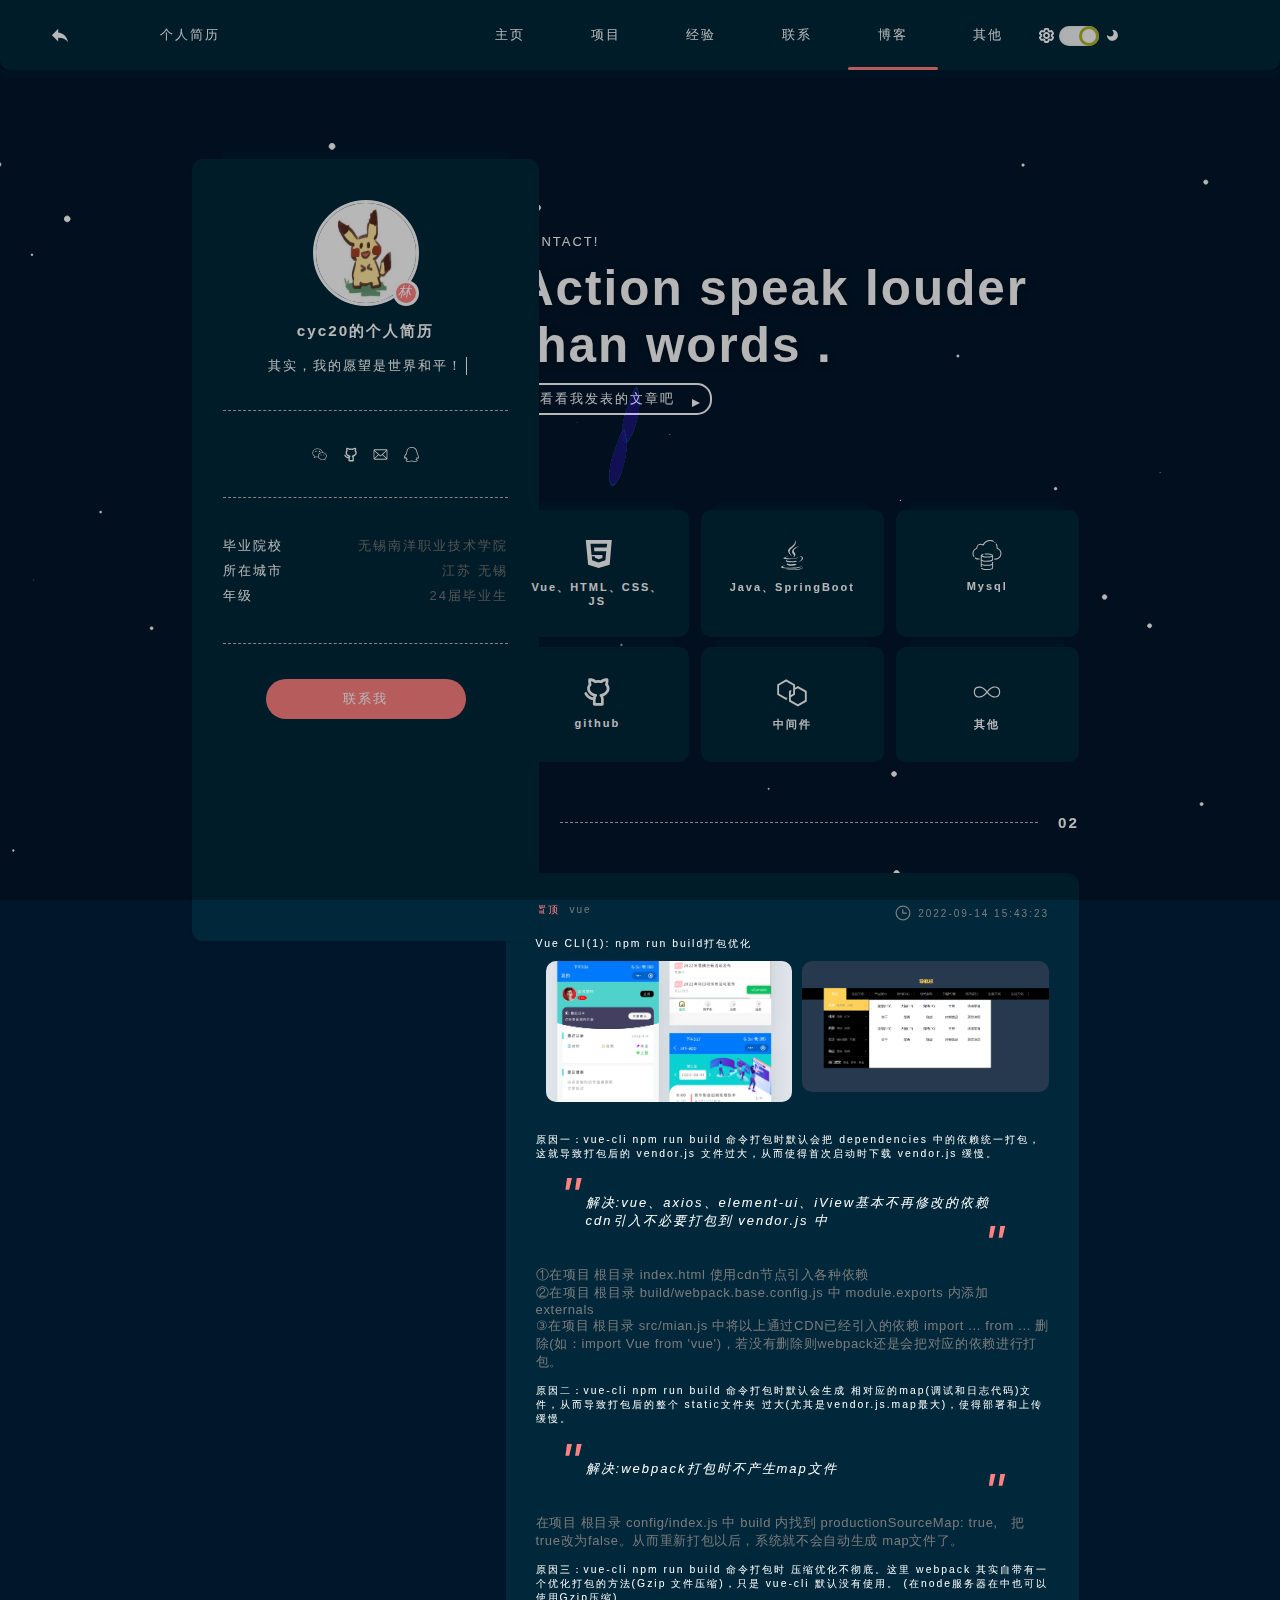
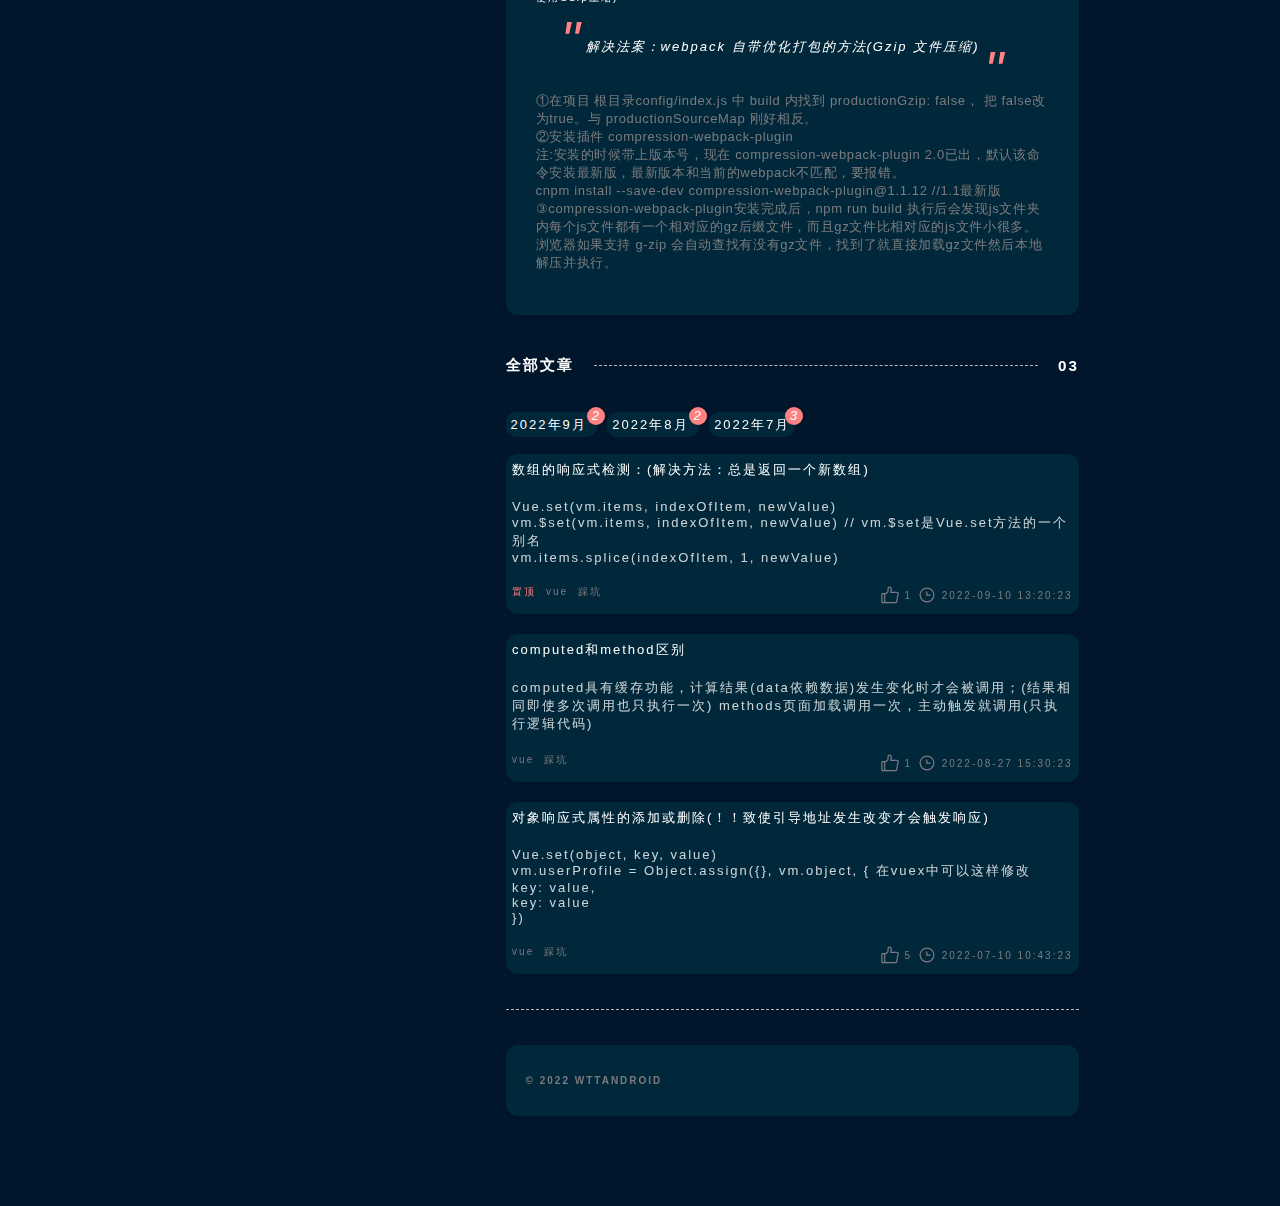
==== blog.html @ fb45d7be "new tempalte" ====
<!DOCTYPE html>
<html lang="en">

<head>
  <meta charset="UTF-8">
  <meta http-equiv="X-UA-Compatible" content="IE=edge">
  <meta name="viewport" content="width=device-width, initial-scale=1.0">
  <title>求职简历</title>
  <link rel="stylesheet" href="./css/base.css">
  <link rel="stylesheet" href="./css/blog.css">
  <script src="./js/jq.js"></script>
</head>


<body>
  <canvas class="canvas-wrap" id="triangle-lost-in-space" resize="true"></canvas>

  <!-- loadding -->
  <div class="lodding-wrap">
    <div class="loadding-div"></div>
  </div>

  <!-- 主要页面 -->
  <div class="box">

    <!-- 顶部栏 -->
    <div class="header borderafter">
      <!-- 返回按钮 -->
      <a style="position: absolute;left:50px;" href="javascript:history.back()">
        <svg t="1649246285004" class="icon" viewBox="0 0 1024 1024" version="1.1" xmlns="http://www.w3.org/2000/svg"
          p-id="3737" width="20" height="20">
          <path
            d="M98 468.9l322.8-322.8v184.4C743.6 376.7 881.9 607.3 928 837.8 812.7 676.4 651.3 602.6 420.8 602.6v189.1L98 468.9z"
            p-id="3738" fill="#254665"></path>
        </svg>
      </a>

      <div class="col">
        <span>个人简历</span>
        <!-- 右边操作栏 -->
        <div class="header-right">
          <!-- 按钮 -->
          <div class="min_menu-wrap" id="minmenu">
            <span class="min_menu"></span>
          </div>
          <!-- 列表 -->
          <div class="menu_list">
            <!-- 栏目 -->
            <ul class="header-nav">
              <li><a href="./index.html">主页</a></li>
              <li><a href="./home.html">项目</a></li>
              <li><a href="./resume.html">经验</a></li>
              <li><a href="./contact.html">联系</a></li>
              <li class="active"><a href="./blog.html">博客</a></li>
              <li><a href="./live.html">其他</a></li>
            </ul>
            <!-- 开关灯 -->
            <span class="kaig-bottm">
              <svg t="1649159647627" class="icon" viewBox="0 0 1024 1024" version="1.1"
                xmlns="http://www.w3.org/2000/svg" p-id="2250" width="15" height="15">
                <path
                  d="M1008.535135 710.670332l-70.446388 116.386904a112.099975 112.099975 0 0 1-140.572857 43.829042l-69.422645-17.083729c-5.502624 3.1992-11.133217 6.3984-16.763809 9.341665l-18.299425 62.896276C687.335435 981.514621 639.4754 1023.744064 582.657604 1023.744064H441.764828c-56.817796 0-104.677831-42.293427-110.308423-97.703574l-18.299425-62.896276a422.166458 422.166458 0 0 1-16.827793-9.341665l-69.614597 17.083729a112.163959 112.163959 0 0 1-140.508873-43.893026L15.631361 710.542364a107.493127 107.493127 0 0 1 32.43989-144.731817L96.251206 518.910272a410.649338 410.649338 0 0 1 0-14.204448l-48.179955-46.836291a107.365159 107.365159 0 0 1-32.375906-144.731817l70.190452-116.450888a112.099975 112.099975 0 0 1 140.572857-43.893026l69.550612 17.083729c5.566608-3.1992 11.133217-6.3984 16.827794-9.341665l18.299425-62.896276C336.831061 42.229443 384.691096 0 441.508892 0H582.529636c56.817796 0 104.677831 42.293427 110.372407 97.63959l18.235441 62.704324c5.75856 3.007248 11.325169 6.142464 16.827793 9.341665l69.678581-17.083729a112.163959 112.163959 0 0 1 140.508873 43.893026l70.446388 116.514872a107.493127 107.493127 0 0 1-32.375906 144.731817l-48.179955 46.772307a414.616346 414.616346 0 0 1 0 14.204448l48.243939 46.836291c47.092227 31.928018 62.192452 94.952262 32.247938 145.115721z m-213.066733-142.23644l3.391152-31.032242a246.210447 246.210447 0 0 0 0-51.699076l-3.263184-30.904274 93.992502-91.305173-53.554612-88.553862-131.615096 32.311922-23.546113-16.059985a294.134466 294.134466 0 0 0-48.627844-26.809297l-27.513121-11.901025L568.453156 127.968008H455.649356L419.370426 252.736816l-27.705074 11.965009c-16.635841 7.166208-32.951762 16.187953-48.499875 26.745313l-23.610097 15.996001-131.487128-32.247938-53.36266 88.489878 94.056486 91.433141-3.263184 30.968258a247.874031 247.874031 0 0 0 0 51.699076l3.1992 30.904274-93.928518 91.369157 53.554612 88.489878 131.551112-32.311922 23.610097 16.059985c15.292177 10.429393 31.544114 19.451137 48.563859 26.809297l27.577106 11.965009L455.905292 895.776056h112.611848l36.342914-124.768808 27.64109-11.965009c16.699825-7.166208 32.951762-16.187953 48.563859-26.745313l23.546113-15.996001 131.423144 32.247938 53.68258-88.745814-94.184454-91.369157zM512.147232 615.846038c57.329668 0 103.846038-46.516371 103.974006-103.974006 0-57.329668-46.644339-103.974006-103.974006-103.974007S408.173225 454.542364 408.173225 511.872032 454.817564 615.846038 512.147232 615.846038z m0 127.968008c-127.968008 0-231.942014-103.910022-231.942015-231.942014 0-127.968008 103.910022-231.942014 231.942015-231.942015 127.968008 0 231.942014 103.910022 231.942014 232.133967A232.133967 232.133967 0 0 1 512.147232 743.814046z"
                  p-id="2251"></path>
              </svg>
              <!-- 开关按钮 -->
              <span class="my-radio active" id="myRadio">
                <i></i>
              </span>
              <svg t="1649159678284" class="icon" viewBox="0 0 1024 1024" version="1.1"
                xmlns="http://www.w3.org/2000/svg" p-id="3376" width="15" height="15">
                <path
                  d="M505.4 878.6c-196.7 0-358-150.9-374.9-343.1 1-18.6 16.1-33.4 34.9-33.4 10.8 0 20.5 4.8 26.9 12.4 0.2 0.3 0.5 0.1 0.5-0.7 41.6 44.2 100.5 71.9 166.1 71.9 127.1 0 230.1-103 230.1-230.1 0-66.1-28-125.1-72.6-166.8 0.1-0.1 0.5-0.1 0.3-0.3-7-6.5-11.4-15.7-11.4-26.1 0-19 14.9-34.1 33.7-35.3 192.1 17.1 342.9 178.3 342.9 375 0 208-168.5 376.5-376.5 376.5z"
                  p-id="3377"></path>
              </svg>
            </span>
          </div>
        </div>
      </div>
    </div>
    <!-- 顶部导航 -->
    <div class="navigation">
      <div class="nav-titleBox co zz">
        <!-- 占位符 -->
        <div class="co-left"></div>

        <!-- 标题 -->
        <div class="co-right">
          <span class="titleBox-tag">CONTACT!</span>
          <h1>
            Action speak louder than words .
          </h1>
          <a class="buttom navbtn" href="#next-one">看看我发表的文章吧
          </a>
        </div>
      </div>
    </div>

    <!-- 主要修改部分 -->
    <div class="content zz">
      <!-- 占位符 -->
      <div class="co-left">
        <!-- 简历吸盘 -->
        <div class="me-card carbox borderbefore" id="mycard">
          <div class="mecar-title">
            <div class="me-image">
              <span class="status">
                <i>林里谜案</i>
              </span>
              <img src="./img/toux.jpg" alt="">
            </div>
            <h3>cyc20的个人简历</h3>
            <p class="me-hover">
              <span>其实，我的愿望是世界和平！</span>
            </p>
          </div>
          <div class="borderbotm"></div>
          <div class="lianxi-list">
            <a title="wx:w1457321681">
              <svg t="1649145899448" class="icon" viewBox="0 0 1024 1024" version="1.1"
                xmlns="http://www.w3.org/2000/svg" p-id="14861" width="15" height="15">
                <path
                  d="M506.942 345.921c25.259 0 42.134-16.916 42.134-42.107 0-25.477-16.848-41.956-42.134-41.956-25.299 0-50.668 16.48-50.668 41.956 0.028 25.204 25.409 42.107 50.668 42.107l0 0zM506.942 345.921zM271.257 261.857c-25.259 0-50.79 16.48-50.79 41.956 0 25.19 25.532 42.107 50.79 42.107 25.163 0 42.012-16.916 42.012-42.107-0.014-25.477-16.834-41.956-42.012-41.956l0 0zM271.257 261.857zM1010.654 615.492c0-133.202-123.563-246.702-275.237-258.512 0.205-1.652 0.301-3.373-0.068-5.092-30.406-141.79-182.886-248.695-354.7-248.695-194.15 0-352.119 135.387-352.119 301.793 0 89.279 45.574 169.725 131.946 233.158l-30.106 90.508c-1.939 5.885-0.177 12.37 4.506 16.452 2.853 2.458 6.445 3.741 10.076 3.741 2.335 0 4.697-0.546 6.867-1.625l113.036-56.565 13.926 2.827c34.802 7.154 64.853 13.353 101.868 13.353 10.895 0 40.878-3.987 43.404-7.182 40.755 101.99 153.094 175.61 285.273 175.61 33.86 0 68.13-8.164 98.891-15.866l87.136 47.636c2.307 1.257 4.847 1.911 7.359 1.911 3.441 0 6.881-1.161 9.639-3.413 4.847-3.932 6.841-10.404 5.038-16.33l-22.255-74.001c74.602-58.955 115.521-129.488 115.521-199.708l0 0zM409.798 665.75c-9.626 0.833-19.388 1.243-29.082 1.243-32.686 0-60.334-5.652-92.31-12.26l-18.582-3.755c-3.195-0.683-6.567-0.245-9.503 1.269l-81.687 40.892 21.231-63.775c2.076-6.24-0.205-13.053-5.57-16.821-82.07-57.207-123.659-126.894-123.659-207.093 0-144.179 139.087-261.516 310.067-261.516 151.142 0 284.959 91.955 312.579 214.261-158.475 2.076-286.706 113.487-286.706 250.32 0 19.893 3.018 39.171 8.11 57.767-1.542-0.382-3.168-0.683-4.887-0.532l0 0zM860.371 788.699c-4.875 3.673-6.935 10.007-5.188 15.852l13.804 45.903-56.647-30.993c-2.157-1.188-4.588-1.803-7.004-1.803-1.188 0-2.389 0.15-3.564 0.464-30.379 7.674-61.822 15.593-92.433 15.593-142.186 0-257.857-97.717-257.857-217.811 0-120.095 115.658-217.771 257.857-217.771 139.469 0 257.325 99.724 257.325 217.771 0 59.87-37.738 121.255-106.291 172.797l0 0zM868.181 797.178zM616.454 506.006c-16.848 0-33.696 16.971-33.696 33.792 0 16.944 16.848 33.669 33.696 33.669 25.313 0 42.038-16.725 42.038-33.669 0-16.848-16.725-33.792-42.038-33.792l0 0zM616.454 506.006zM801.58 506.006c-16.603 0-33.451 16.971-33.451 33.792 0 16.944 16.848 33.669 33.451 33.669 25.231 0 42.257-16.725 42.257-33.669 0-16.848-16.998-33.792-42.257-33.792l0 0zM801.58 506.006z"
                  p-id="14862"></path>
              </svg>
            </a>
            <a title="github:wttAndroid" href="https://gitee.com/wttAndroid">
              <svg t="1649145950732" class="icon" viewBox="0 0 1024 1024" version="1.1"
                xmlns="http://www.w3.org/2000/svg" p-id="16367" width="15" height="15">
                <path
                  d="M695.765333 981.333333h-276.053333c-26.794667 0-47.317333-21.077333-47.317333-48.64V739.84c0-29.184 6.314667-56.746667 17.365333-81.066667-129.365333-48.64-214.528-150.784-214.528-264.277333 0-53.504 17.365333-103.765333 50.474667-147.498667-12.629333-42.154667-15.786667-95.658667-12.629334-157.269333C216.234667 62.122667 236.8 42.666667 261.973333 42.666667c14.208 0 134.101333 1.621333 203.52 64.853333a504.448 504.448 0 0 1 184.533334 0C717.866667 44.288 837.717333 42.666667 853.504 42.666667c25.216 0 45.738667 19.456 47.317333 45.397333 4.693333 61.610667 0 115.114667-12.629333 157.269333C921.301333 290.688 938.666667 340.906667 938.666667 392.832c0 113.493333-85.162667 215.637333-214.528 264.277333a207.786667 207.786667 0 0 1 17.365333 81.066667v192.896c1.578667 27.562667-20.48 50.261333-45.738667 50.261333z m-228.693333-97.28h181.333333V739.84c0-27.562667-12.586667-53.504-33.109333-71.338667-14.165333-11.349333-20.48-30.805333-15.786667-50.261333 4.778667-17.834667 18.944-32.426667 36.309334-35.669333 123.050667-24.32 208.213333-102.144 208.213333-189.696 0-47.018667-25.258667-82.688-45.738667-105.386667-14.208-14.549333-17.365333-35.626667-7.893333-55.082667 6.314667-12.970667 15.786667-40.533333 15.786667-89.173333-39.466667 6.485333-85.205333 19.456-102.528 45.397333-11.093333 16.213333-31.573333 24.32-50.474667 19.456a393.045333 393.045333 0 0 0-194.005333 0c-18.944 4.864-37.888-3.242667-50.474667-19.456-17.365333-25.941333-63.146667-38.912-102.528-45.397333 1.578667 48.64 9.429333 76.202667 15.786667 89.173333 7.850667 17.834667 4.693333 40.533333-7.936 55.082667-20.48 22.698667-45.738667 58.368-45.738667 105.386667 0 87.552 85.205333 163.754667 208.213333 189.696 17.365333 3.242667 31.573333 17.834667 36.266667 35.669333 4.736 17.834667-1.578667 37.290667-15.786667 50.261333a95.104 95.104 0 0 0-33.109333 71.296v144.298667h3.157333z"
                  fill="#172B4D" p-id="16368"></path>
                <path
                  d="M403.968 788.394667c-212.949333 0-309.162667-194.56-313.898667-202.666667-11.050667-24.32-1.578667-53.461333 20.48-64.810667 23.68-11.349333 52.053333-1.621333 63.146667 21.077334 3.114667 6.485333 80.426667 157.269333 241.28 149.162666 26.837333-1.621333 48.896 19.456 48.896 46.976 1.578667 27.562667-18.901333 50.261333-45.738667 50.261334h-14.165333z"
                  fill="#172B4D" p-id="16369"></path>
              </svg>
            </a>
            <a title="email:1457321681@qq.com" href="Mailto:1457321681@qq.com?Subject=邮箱标题&amp;Body=邮箱内容！">
              <svg t="1649145973361" class="icon" viewBox="0 0 1024 1024" version="1.1"
                xmlns="http://www.w3.org/2000/svg" p-id="17271" width="15" height="15">
                <path
                  d="M983.899806 785.385782V224.886223h0.180631l-0.180631-4.696419c-0.180632-5.238314-0.722526-10.476627-1.806315-15.714941-2.890104-25.469042-21.675781-44.977245-45.519139-47.686717H122.287529c-11.741048 0-23.482096 1.625684-34.861881 5.238314-30.346093 10.295996-50.757453 40.100194-50.576821 74.058917v534.849885c-0.361263 21.314518 5.780208 42.087141 17.701887 59.789028l0.361263 0.722526 5.418946 3.973893c18.243782 21.856412 44.977245 34.319986 73.517022 34.500618H904.421944c37.751984 0 70.265655-27.094726 79.477862-66.291763l0.180631-0.541894c0.361263-5.96084 0.361263-11.741048-0.180631-17.701888zM390.16405 547.494091l55.453872 49.854295 43.893456 40.100194c5.418945 5.96084 13.005468 9.57347 21.133886 9.57347 7.947786 0 15.534309-3.431999 21.133886-9.57347l101.153642-91.941436 272.753572 263.721997H126.622685L390.16405 547.494091z m120.119951 30.346092L111.449638 216.03528H115.604163c214.409596-0.903158 703.559711-2.890104 793.875463-0.361263l-399.195625 362.166166z m165.458458-69.72376l251.619686-227.956959v474.518963L675.742459 508.116423z m-328.568707 0.180631L93.205856 760.278003V278.895043l253.967896 229.402011z"
                  p-id="17272"></path>
              </svg>
            </a>
            <a title="QQ:1457321681">
              <svg t="1649146096754" class="icon" viewBox="0 0 1024 1024" version="1.1"
                xmlns="http://www.w3.org/2000/svg" p-id="18277" width="15" height="15">
                <path
                  d="M537.576602 0c345.434577 0 362.285044 329.787714 362.285044 329.787714 52.356809 69.207276 24.072096 131.794725 24.072096 131.794725 168.504671 264.793055 59.578437 341.22196 29.488318 346.638181-29.488318 5.416222-58.374833-32.49733-58.374833-32.49733s-9.628838 37.913551-33.700934 58.374833c87.86315 40.922563 72.216288 92.075767 72.216288 92.075767s-18.655874 154.061414-383.94993 56.569425l-31.293725-5.416222c-350.248996 126.378504-393.578768-43.931575-393.578768-43.931575s-14.443258-71.012683 53.560413-97.491989c-39.718958-24.072096-53.560413-75.2253-53.560413-75.2253s-35.506341 57.77303-81.845126 36.709946C-3.443754 775.723291-31.728467 587.359141 143.997834 451.351799c0 0-25.275701-80.641521 32.49733-128.785713C176.495163 322.566085 192.142025 0 537.576602 0L537.576602 0 537.576602 0zM230.055576 341.22196C153.626672 406.216619 204.779876 471.211278 204.779876 471.211278 36.275204 574.72129 66.365324 742.022357 66.365324 742.022357s27.081108-13.239653 45.736982-52.356809c19.257677-39.117156 48.745994 6.619826 48.745994 6.619826s18.655874 89.066755 74.623497 123.971294c56.569425 34.904539-2.40721 57.171228-2.40721 57.171228s-61.985647 0.601802-56.569425 43.329773c5.416222 42.126168 205.81642 95.084779 325.575097 1.203605l63.791054 8.425234c209.427235 72.81809 312.937247 4.814419 319.557073-8.425234 6.619826-13.239653-31.895527-38.515353-67.401869-53.560413-35.506341-15.04506-44.533377-30.691922-13.239653-51.153204 31.293725-21.063084 43.931575-62.587449 61.985647-105.31542 18.054072-42.72797 45.736982-21.664886 49.347797-9.628838 3.610814 12.036048 29.488318 52.356809 29.488318 52.356809s68.003671-72.216288-73.419893-285.856139c0 0 30.691922-63.791054-21.063084-116.147863 0 0-12.63785-300.299397-320.158876-300.299397C224.639355 52.356809 230.055576 341.22196 230.055576 341.22196L230.055576 341.22196 230.055576 341.22196z"
                  p-id="18278"></path>
              </svg>
            </a>
          </div>
          <div class="borderbotm"></div>
          <div class="mecar-bottm">
            <div>
              <span class="mecarbottm-key">毕业院校</span>
              <span class="mecarbottm-value">无锡南洋职业技术学院</span>
            </div>
            <div>
              <span class="mecarbottm-key">所在城市</span>
              <span class="mecarbottm-value">江苏 无锡</span>
            </div>
            <div>
              <span class="mecarbottm-key">年级</span>
              <span class="mecarbottm-value">24届毕业生</span>
            </div>

          </div>
          <div class="borderbotm"></div>
          <div class="buttom-box ">
            <a class="button" href="Mailto:1457321681@qq.com?Subject=邮箱标题&amp;Body=邮箱内容！">联系我</a>
          </div>
        </div>
      </div>
      <!-- 主要内容部分 -->
      <div class="co-right" id="next-one">
        <div class="content-li li1">
          <div class="li1-box borderbefore">
            <svg t="1663164259401" class="icon" viewBox="0 0 1024 1024" version="1.1" xmlns="http://www.w3.org/2000/svg"
              p-id="1936" width="30" height="30">
              <path
                d="M128 0l888.832 0-72.704 843.776-376.832 115.712-358.4-115.712zM839.68 254.976l21.504-128-572.416-1.024 36.864 384 372.736 0 0 100.352-124.928 44.032-130.048-46.08-8.192-54.272-102.4 1.024 15.36 135.168 219.136 76.8 230.4-72.704 29.696-309.248-405.504 0-10.24-130.048 428.032 0z"
                p-id="1937"></path>
            </svg>
            <p>Vue、HTML、CSS、JS</p>
          </div>
          <div class="li1-box borderbefore">
            <svg t="1663164308088" class="icon" viewBox="0 0 1024 1024" version="1.1" xmlns="http://www.w3.org/2000/svg"
              p-id="2882" width="30" height="30">
              <path
                d="M377.642667 791.893333s-39.125333 22.784 27.861333 30.464c81.152 9.301333 122.624 7.978667 212.010667-9.002666 0 0 23.552 14.762667 56.362666 27.562666-200.490667 85.888-453.674667-5.034667-296.234666-49.024m-24.533334-112.085333s-43.861333 32.469333 23.125334 39.424c86.698667 8.917333 155.136 9.685333 273.621333-13.141333 0 0 16.384 16.597333 42.112 25.685333-242.304 70.869333-512.298667 5.546667-338.858667-51.968m206.506667-190.208c49.408 56.874667-12.970667 108.074667-12.970667 108.074667s125.397333-64.768 67.797334-145.834667c-53.802667-75.605333-95.061333-113.152 128.298666-242.688 0-0.042667-350.549333 87.509333-183.125333 280.448m265.130667 385.237333s28.970667 23.850667-31.872 42.282667c-115.712 35.072-481.621333 45.610667-583.210667 1.408-36.522667-15.914667 32-37.973333 53.504-42.581333 22.485333-4.864 35.328-3.968 35.328-3.968-40.661333-28.629333-262.656 56.192-112.768 80.512 408.746667 66.261333 745.045333-29.866667 639.018667-77.653334M396.458667 563.626667s-186.112 44.202667-65.877334 60.245333c50.730667 6.784 151.936 5.248 246.186667-2.645333 77.056-6.485333 154.368-20.352 154.368-20.352s-27.178667 11.605333-46.848 25.045333c-188.970667 49.706667-554.069333 26.581333-448.938667-24.234667 88.832-42.922667 161.109333-38.058667 161.109334-38.058666m333.824 186.624c192.128-99.84 103.296-195.797333 41.301333-182.826667-15.146667 3.157333-21.973333 5.888-21.973333 5.888s5.632-8.832 16.426666-12.672c122.666667-43.136 217.002667 127.189333-39.594666 194.645333 0-0.042667 2.986667-2.645333 3.84-5.034666M614.442667 0s106.410667 106.410667-100.906667 270.08c-166.229333 131.285333-37.888 206.165333-0.042667 291.669333-97.024-87.594667-168.234667-164.608-120.490666-236.330666 70.144-105.344 264.405333-156.373333 221.44-325.418667M415.317333 1020.757333c184.405333 11.818667 467.584-6.528 474.282667-93.781333 0 0-12.885333 33.066667-152.405333 59.349333-157.354667 29.610667-351.530667 26.154667-466.645334 7.168 0-0.042667 23.594667 19.498667 144.768 27.264"
                p-id="2883"></path>
            </svg>
            <p>Java、SpringBoot</p>
          </div>
          <div class="li1-box borderbefore">
            <svg t="1663164338148" class="icon" viewBox="0 0 1024 1024" version="1.1" xmlns="http://www.w3.org/2000/svg"
              p-id="3834" width="30" height="30">
              <path
                d="M246.744812 635.667692h-14.572307a183.138462 183.138462 0 0 1-109.883077-36.233846 18.510769 18.510769 0 0 0-24.812308 3.544616H95.901735a17.329231 17.329231 0 0 0 3.544616 24.418461A215.433846 215.433846 0 0 0 232.172505 669.538462h14.572307a17.723077 17.723077 0 1 0 0-35.052308zM781.981735 102.793846a17.329231 17.329231 0 0 0 12.996923-5.513846 16.147692 16.147692 0 0 0 4.726154-12.603077 16.147692 16.147692 0 0 0-5.513846-12.209231 18.116923 18.116923 0 0 0-24.812308 0 16.541538 16.541538 0 0 0-4.726153 11.815385 17.723077 17.723077 0 0 0 17.32923 18.510769zM873.747889 270.572308V256a250.486154 250.486154 0 0 0-33.083077-124.455385 17.723077 17.723077 0 0 0-24.024615-6.301538 17.329231 17.329231 0 0 0-6.301539 24.024615 215.433846 215.433846 0 0 1 28.356924 106.732308 169.353846 169.353846 0 0 1 0 24.418462 16.935385 16.935385 0 0 0 12.20923 18.510769 174.08 174.08 0 0 1 120.91077 163.446154 177.230769 177.230769 0 0 1-179.593847 173.292307h-14.572307a17.723077 17.723077 0 1 0 0 35.052308h14.572307a211.889231 211.889231 0 0 0 214.646154-208.344615 207.163077 207.163077 0 0 0-133.12-191.803077zM732.750966 29.144615a272.147692 272.147692 0 0 0-265.846154 11.815385A258.363077 258.363077 0 0 0 371.594043 146.116923a150.843077 150.843077 0 0 0-73.649231-18.904615 147.298462 147.298462 0 0 0-149.267692 143.36A207.556923 207.556923 0 0 0 17.132505 462.375385a202.830769 202.830769 0 0 0 31.901538 109.48923 18.116923 18.116923 0 0 0 14.966154 7.876923 17.329231 17.329231 0 0 0 9.452308-2.756923 15.753846 15.753846 0 0 0 7.483077-11.027692 15.36 15.36 0 0 0-2.363077-14.572308 170.535385 170.535385 0 0 1-25.993847-90.584615 174.08 174.08 0 0 1 118.153847-163.052308 17.329231 17.329231 0 0 0 12.20923-18.116923 82.313846 82.313846 0 0 1 0-9.452307 111.852308 111.852308 0 0 1 115.003077-107.913847 118.153846 118.153846 0 0 1 70.498462 24.024616 18.904615 18.904615 0 0 0 15.753846 3.150769 19.692308 19.692308 0 0 0 11.815385-10.633846 233.156923 233.156923 0 0 1 320.590769-118.153846 17.723077 17.723077 0 0 0 16.147692-31.507693zM511.409428 459.224615a630.153846 630.153846 0 0 0-67.741539 3.15077 17.329231 17.329231 0 0 0-15.753846 19.298461 17.723077 17.723077 0 0 0 19.298462 15.753846c20.48-1.969231 42.141538-3.150769 64.196923-3.150769 106.732308 0 171.716923 23.630769 176.836923 34.658462-5.12 12.603077-70.104615 35.84-176.836923 35.84s-170.929231-23.236923-176.443077-34.264616c0-2.756923 12.209231-12.603077 45.292307-21.267692a17.723077 17.723077 0 0 0 12.603077-21.661539 18.116923 18.116923 0 0 0-21.267692-12.996923c-47.655385 12.603077-71.68 31.113846-71.68 55.138462v370.609231a17.723077 17.723077 0 0 0 17.723077 17.723077 17.723077 17.723077 0 0 0 17.723077-17.723077v-46.08a472.615385 472.615385 0 0 0 176.443077 28.356923 474.978462 474.978462 0 0 0 174.867692-28.356923v98.461538c-5.12 12.603077-70.104615 35.84-176.836923 35.84-89.796923 0-157.538462-16.935385-174.08-33.083077a17.723077 17.723077 0 0 0-25.206154 0 17.723077 17.723077 0 0 0 0 24.812308c27.963077 25.993846 105.944615 42.535385 196.923077 42.535385 78.769231 0 211.889231-14.966154 211.889231-70.498462v-192.984615a17.723077 17.723077 0 0 0-17.723077-17.723077 17.723077 17.723077 0 0 0-17.723077 17.723077v51.987692c-5.12 12.603077-70.104615 36.233846-176.836923 36.233846s-171.716923-23.630769-176.443077-35.446154V712.861538a472.615385 472.615385 0 0 0 176.443077 28.75077c78.769231 0 211.889231-14.966154 211.889231-70.892308v-140.996923c4.332308-57.107692-128.787692-70.498462-207.556923-70.498462z m0 246.941539c-106.732308 0-171.716923-23.236923-176.443077-35.446154v-99.249231a465.526154 465.526154 0 0 0 176.443077 28.750769 467.495385 467.495385 0 0 0 175.261538-28.750769V669.538462c-3.544615 13.390769-68.529231 36.627692-175.261538 36.627692z"
                fill="#333333" p-id="3835"></path>
            </svg>
            <p>Mysql</p>
          </div>
          <div class="li1-box borderbefore">
            <svg t="1663164362075" class="icon" viewBox="0 0 1024 1024" version="1.1" xmlns="http://www.w3.org/2000/svg"
              p-id="4757" width="30" height="30">
              <path
                d="M695.765333 981.333333h-276.053333c-26.794667 0-47.317333-21.077333-47.317333-48.64V739.84c0-29.184 6.314667-56.746667 17.365333-81.066667-129.365333-48.64-214.528-150.784-214.528-264.277333 0-53.504 17.365333-103.765333 50.474667-147.498667-12.629333-42.154667-15.786667-95.658667-12.629334-157.269333C216.234667 62.122667 236.8 42.666667 261.973333 42.666667c14.208 0 134.101333 1.621333 203.52 64.853333a504.448 504.448 0 0 1 184.533334 0C717.866667 44.288 837.717333 42.666667 853.504 42.666667c25.216 0 45.738667 19.456 47.317333 45.397333 4.693333 61.610667 0 115.114667-12.629333 157.269333C921.301333 290.688 938.666667 340.906667 938.666667 392.832c0 113.493333-85.162667 215.637333-214.528 264.277333a207.786667 207.786667 0 0 1 17.365333 81.066667v192.896c1.578667 27.562667-20.48 50.261333-45.738667 50.261333z m-228.693333-97.28h181.333333V739.84c0-27.562667-12.586667-53.504-33.109333-71.338667-14.165333-11.349333-20.48-30.805333-15.786667-50.261333 4.778667-17.834667 18.944-32.426667 36.309334-35.669333 123.050667-24.32 208.213333-102.144 208.213333-189.696 0-47.018667-25.258667-82.688-45.738667-105.386667-14.208-14.549333-17.365333-35.626667-7.893333-55.082667 6.314667-12.970667 15.786667-40.533333 15.786667-89.173333-39.466667 6.485333-85.205333 19.456-102.528 45.397333-11.093333 16.213333-31.573333 24.32-50.474667 19.456a393.045333 393.045333 0 0 0-194.005333 0c-18.944 4.864-37.888-3.242667-50.474667-19.456-17.365333-25.941333-63.146667-38.912-102.528-45.397333 1.578667 48.64 9.429333 76.202667 15.786667 89.173333 7.850667 17.834667 4.693333 40.533333-7.936 55.082667-20.48 22.698667-45.738667 58.368-45.738667 105.386667 0 87.552 85.205333 163.754667 208.213333 189.696 17.365333 3.242667 31.573333 17.834667 36.266667 35.669333 4.736 17.834667-1.578667 37.290667-15.786667 50.261333a95.104 95.104 0 0 0-33.109333 71.296v144.298667h3.157333z"
                p-id="4758"></path>
              <path
                d="M403.968 788.394667c-212.949333 0-309.162667-194.56-313.898667-202.666667-11.050667-24.32-1.578667-53.461333 20.48-64.810667 23.68-11.349333 52.053333-1.621333 63.146667 21.077334 3.114667 6.485333 80.426667 157.269333 241.28 149.162666 26.837333-1.621333 48.896 19.456 48.896 46.976 1.578667 27.562667-18.901333 50.261333-45.738667 50.261334h-14.165333z"
                p-id="4759"></path>
            </svg>
            <p>github</p>
          </div>
          <div class="li1-box borderbefore">
            <svg t="1663164383323" class="icon" viewBox="0 0 1024 1024" version="1.1" xmlns="http://www.w3.org/2000/svg"
              p-id="5574" width="30" height="30">
              <path
                d="M711.68 306.688l-97.28 56.32V256L311.296 80.896 7.68 256v350.208l303.616 175.104 33.28-19.456v-73.728l-33.28 19.456-239.616-138.24v-276.48l239.616-138.24 239.616 138.24V568.832L472.576 614.4v-95.744l14.336-8.192V436.736l-78.336 45.056v350.208l303.616 175.104 303.616-175.104V481.792L711.68 306.688z m239.616 488.448l-239.616 138.24-239.616-138.24v-106.496l142.336-81.92V436.736l97.28-56.32 239.616 138.24v276.48z"
                p-id="5575"></path>
            </svg>
            <p>中间件</p>
          </div>
          <div class="li1-box borderbefore">
            <svg t="1663164411953" class="icon" viewBox="0 0 1024 1024" version="1.1" xmlns="http://www.w3.org/2000/svg"
              p-id="6509" width="30" height="30">
              <path
                d="M781.041526 702.256158c-16.83134 0-34.491559-1.680269-52.873208-5.064342-85.793992-15.801894-151.311171-82.962503-213.415624-152.277172-62.652945 69.642127-129.096217 136.478348-217.570247 152.294568-70.713528 12.640901-130.713041 0.388856-173.508729-35.43607-40.167838-33.624818-61.400419-85.202521-61.400419-149.156088 0-64.520479 21.726837-116.567879 62.833047-150.514015 43.171242-35.655058 102.770642-47.420009 172.33909-34.026978 87.798649 16.901948 154.213267 86.10303 217.33284 156.718321 62.184271-69.613474 127.35148-138.577149 212.878388-156.647713l0 0c67.512626-14.261818 128.272455-3.003404 171.080423 31.705096 41.557488 33.694403 64.444754 87.947028 64.444754 152.765289 0 64.296375-21.394263 116.095112-61.869093 149.797701C869.62198 688.800705 828.659033 702.256158 781.041526 702.256158zM541.569456 514.873444c60.654428 67.89125 119.423927 129.252783 193.847963 142.959969 58.313104 10.744715 106.824981 1.688455 140.287093-26.172079 31.04711-25.853831 47.458895-67.01837 47.458895-119.045303 0-53.279461-17.161868-95.356788-49.629327-121.68134-33.737382-27.353998-81.32112-35.529191-137.603984-23.635303C661.437497 383.037836 602.76112 446.251553 541.569456 514.873444zM243.962338 362.741581c-37.352723 0-69.124334 10.190083-93.373621 30.216185-31.596625 26.093285-48.296983 67.471694-48.296983 119.659287 0 51.728128 16.276708 92.695169 47.070039 118.471229 33.419134 27.975145 82.102926 37.217646 140.779304 26.728758 77.165474-13.795191 136.761803-74.853825 197.828624-142.966109C426.068885 445.440072 366.364085 382.095371 289.87911 367.369995 273.809109 364.277564 258.462586 362.741581 243.962338 362.741581z"
                p-id="6510"></path>
            </svg>
            <p>其他</p>
          </div>
        </div>

        <div class="content-li li2">
          <h3>
            <span>文章
            </span>
            <div class="borderbotm"></div>
            <span>02</span>
          </h3>
          <div class="li2-box carbox">
            <div class="address-wrap">
              <div class="address-left">
                <span class="zd">置顶</span>
                <span>vue</span>
              </div>
              <div class="address-right">
                <svg t="1663149212139" class="icon" viewBox="0 0 1024 1024" version="1.1"
                  xmlns="http://www.w3.org/2000/svg" p-id="1979" width="20" height="20">
                  <path
                    d="M192 512a320 320 0 1 1 640 0 320 320 0 0 1-640 0zM512 128a384 384 0 1 0 0 768 384 384 0 0 0 0-768z m21.333333 224a32 32 0 0 0-64 0V554.666667h202.666667a32 32 0 0 0 0-64H533.333333V352z"
                    fill="#222222" p-id="1980"></path>
                </svg>
                <span>2022-09-14 15:43:23</span>
              </div>
            </div>

            <p>Vue CLI(1): npm run build打包优化</p>
            <div class="text-img">
              <img src="./img/project/uniapp.png" alt="">
              <img src="./img/project/daohanglan.png" alt="">
            </div>
            <p>原因一：vue-cli npm run build 命令打包时默认会把 dependencies 中的依赖统一打包，这就导致打包后的 vendor.js 文件过大，从而使得首次启动时下载 vendor.js
              缓慢。</p>
            <div class="text-block">
              <blockquote>
                解决:vue、axios、element-ui、iView基本不再修改的依赖cdn引入不必要打包到 vendor.js 中
              </blockquote>
            </div>
            <p class="text-hover">
              ①在项目 根目录 index.html 使用cdn节点引入各种依赖 <br>
              ②在项目 根目录 build/webpack.base.config.js 中 module.exports 内添加 externals <br>
              ③在项目 根目录 src/mian.js 中将以上通过CDN已经引入的依赖 import ... from ... 删除(如：import Vue from
              'vue')，若没有删除则webpack还是会把对应的依赖进行打包。
            </p>


            <p>原因二：vue-cli npm run build 命令打包时默认会生成 相对应的map(调试和日志代码)文件，从而导致打包后的整个 static文件夹
              过大(尤其是vendor.js.map最大)，使得部署和上传缓慢。</p>
            <div class="text-block">
              <blockquote>
                解决:webpack打包时不产生map文件
              </blockquote>
            </div>
            <p class="text-hover">
              在项目 根目录 config/index.js 中 build 内找到 productionSourceMap: true,　把 true改为false。从而重新打包以后，系统就不会自动生成 map文件了。
            </p>

            <p>原因三：vue-cli npm run build 命令打包时 压缩优化不彻底。这里 webpack 其实自带有一个优化打包的方法(Gzip 文件压缩)，只是 vue-cli 默认没有使用。
              (在node服务器在中也可以使用Gzip压缩)</p>
            <div class="text-block">
              <blockquote>
                解决法案：webpack 自带优化打包的方法(Gzip 文件压缩)
              </blockquote>
            </div>
            <p class="text-hover">
              ①在项目 根目录config/index.js 中 build 内找到 productionGzip: false， 把 false改为true。与 productionSourceMap 刚好相反。 <br>
              ②安装插件 compression-webpack-plugin<br>注:安装的时候带上版本号，现在 compression-webpack-plugin
              2.0已出，默认该命令安装最新版，最新版本和当前的webpack不匹配，要报错。 <br>
              cnpm install --save-dev compression-webpack-plugin@1.1.12 //1.1最新版 <br>
              ③compression-webpack-plugin安装完成后，npm run build 执行后会发现js文件夹内每个js文件都有一个相对应的gz后缀文件，而且gz文件比相对应的js文件小很多。浏览器如果支持
              g-zip 会自动查找有没有gz文件，找到了就直接加载gz文件然后本地解压并执行。
            </p>


          </div>
        </div>

        <div class="content-li li3">
          <h3>
            <span>全部文章</span>
            <div class="borderbotm"></div>
            <span>03</span>
          </h3>

          <div class="time-tags-wrap">
            <span>2022年9月 <i>2</i></span>
            <span>2022年8月 <i>2</i></span>
            <span>2022年7月 <i>3</i></span>
          </div>
          <div class="carbox li3-box">
            <a>数组的响应式检测：(解决方法：总是返回一个新数组)</a>
            <p>Vue.set(vm.items, indexOfItem, newValue) <br>
              vm.$set(vm.items, indexOfItem, newValue) // vm.$set是Vue.set方法的一个别名 <br>
              vm.items.splice(indexOfItem, 1, newValue)</p>
            <div class="address-wrap">
              <div class="address-left">
                <span class="zd">置顶</span>
                <span>vue</span>
                <span>踩坑</span>
              </div>
              <div class="address-right">
                <span>
                  <svg t="1663167559418" class="icon" viewBox="0 0 1024 1024" version="1.1"
                    xmlns="http://www.w3.org/2000/svg" p-id="8282" width="20" height="20">
                    <path
                      d="M857.28 344.992h-264.832c12.576-44.256 18.944-83.584 18.944-118.208 0-78.56-71.808-153.792-140.544-143.808-60.608 8.8-89.536 59.904-89.536 125.536v59.296c0 76.064-58.208 140.928-132.224 148.064l-117.728-0.192A67.36 67.36 0 0 0 64 483.04V872c0 37.216 30.144 67.36 67.36 67.36h652.192a102.72 102.72 0 0 0 100.928-83.584l73.728-388.96a102.72 102.72 0 0 0-100.928-121.824zM128 872V483.04c0-1.856 1.504-3.36 3.36-3.36H208v395.68H131.36A3.36 3.36 0 0 1 128 872z m767.328-417.088l-73.728 388.96a38.72 38.72 0 0 1-38.048 31.488H272V476.864a213.312 213.312 0 0 0 173.312-209.088V208.512c0-37.568 12.064-58.912 34.72-62.176 27.04-3.936 67.36 38.336 67.36 80.48 0 37.312-9.504 84-28.864 139.712a32 32 0 0 0 30.24 42.496h308.512a38.72 38.72 0 0 1 38.048 45.888z"
                      p-id="8283"></path>
                  </svg>
                  1
                </span>

                <svg t="1663149212139" class="icon" viewBox="0 0 1024 1024" version="1.1"
                  xmlns="http://www.w3.org/2000/svg" p-id="1979" width="20" height="20">
                  <path
                    d="M192 512a320 320 0 1 1 640 0 320 320 0 0 1-640 0zM512 128a384 384 0 1 0 0 768 384 384 0 0 0 0-768z m21.333333 224a32 32 0 0 0-64 0V554.666667h202.666667a32 32 0 0 0 0-64H533.333333V352z"
                    fill="#222222" p-id="1980"></path>
                </svg>
                <span>2022-09-10 13:20:23</span>
              </div>
            </div>
          </div>
          <div class="carbox li3-box">
            <a>computed和method区别</a>
            <p>computed具有缓存功能，计算结果(data依赖数据)发生变化时才会被调用；(结果相同即使多次调用也只执行一次)
              methods页面加载调用一次，主动触发就调用(只执行逻辑代码)
            </p>
            <div class="address-wrap">
              <div class="address-left">
                <span>vue</span>
                <span>踩坑</span>
              </div>
              <div class="address-right">
                <span>
                  <svg t="1663167559418" class="icon" viewBox="0 0 1024 1024" version="1.1"
                    xmlns="http://www.w3.org/2000/svg" p-id="8282" width="20" height="20">
                    <path
                      d="M857.28 344.992h-264.832c12.576-44.256 18.944-83.584 18.944-118.208 0-78.56-71.808-153.792-140.544-143.808-60.608 8.8-89.536 59.904-89.536 125.536v59.296c0 76.064-58.208 140.928-132.224 148.064l-117.728-0.192A67.36 67.36 0 0 0 64 483.04V872c0 37.216 30.144 67.36 67.36 67.36h652.192a102.72 102.72 0 0 0 100.928-83.584l73.728-388.96a102.72 102.72 0 0 0-100.928-121.824zM128 872V483.04c0-1.856 1.504-3.36 3.36-3.36H208v395.68H131.36A3.36 3.36 0 0 1 128 872z m767.328-417.088l-73.728 388.96a38.72 38.72 0 0 1-38.048 31.488H272V476.864a213.312 213.312 0 0 0 173.312-209.088V208.512c0-37.568 12.064-58.912 34.72-62.176 27.04-3.936 67.36 38.336 67.36 80.48 0 37.312-9.504 84-28.864 139.712a32 32 0 0 0 30.24 42.496h308.512a38.72 38.72 0 0 1 38.048 45.888z"
                      p-id="8283"></path>
                  </svg>
                  1
                </span>

                <svg t="1663149212139" class="icon" viewBox="0 0 1024 1024" version="1.1"
                  xmlns="http://www.w3.org/2000/svg" p-id="1979" width="20" height="20">
                  <path
                    d="M192 512a320 320 0 1 1 640 0 320 320 0 0 1-640 0zM512 128a384 384 0 1 0 0 768 384 384 0 0 0 0-768z m21.333333 224a32 32 0 0 0-64 0V554.666667h202.666667a32 32 0 0 0 0-64H533.333333V352z"
                    fill="#222222" p-id="1980"></path>
                </svg>
                <span>2022-08-27 15:30:23</span>
              </div>
            </div>
          </div>
          <div class="carbox li3-box">
            <a>对象响应式属性的添加或删除(！！致使引导地址发生改变才会触发响应)</a>
            <p>
              Vue.set(object, key, value) <br>
              vm.userProfile = Object.assign({}, vm.object, { 在vuex中可以这样修改 <br>
              key: value,<br>
              key: value<br>
              })
            </p>
            <div class="address-wrap">
              <div class="address-left">
                <span>vue</span>
                <span>踩坑</span>
              </div>
              <div class="address-right">
                <span>
                  <svg t="1663167559418" class="icon" viewBox="0 0 1024 1024" version="1.1"
                    xmlns="http://www.w3.org/2000/svg" p-id="8282" width="20" height="20">
                    <path
                      d="M857.28 344.992h-264.832c12.576-44.256 18.944-83.584 18.944-118.208 0-78.56-71.808-153.792-140.544-143.808-60.608 8.8-89.536 59.904-89.536 125.536v59.296c0 76.064-58.208 140.928-132.224 148.064l-117.728-0.192A67.36 67.36 0 0 0 64 483.04V872c0 37.216 30.144 67.36 67.36 67.36h652.192a102.72 102.72 0 0 0 100.928-83.584l73.728-388.96a102.72 102.72 0 0 0-100.928-121.824zM128 872V483.04c0-1.856 1.504-3.36 3.36-3.36H208v395.68H131.36A3.36 3.36 0 0 1 128 872z m767.328-417.088l-73.728 388.96a38.72 38.72 0 0 1-38.048 31.488H272V476.864a213.312 213.312 0 0 0 173.312-209.088V208.512c0-37.568 12.064-58.912 34.72-62.176 27.04-3.936 67.36 38.336 67.36 80.48 0 37.312-9.504 84-28.864 139.712a32 32 0 0 0 30.24 42.496h308.512a38.72 38.72 0 0 1 38.048 45.888z"
                      p-id="8283"></path>
                  </svg>
                  5
                </span>

                <svg t="1663149212139" class="icon" viewBox="0 0 1024 1024" version="1.1"
                  xmlns="http://www.w3.org/2000/svg" p-id="1979" width="20" height="20">
                  <path
                    d="M192 512a320 320 0 1 1 640 0 320 320 0 0 1-640 0zM512 128a384 384 0 1 0 0 768 384 384 0 0 0 0-768z m21.333333 224a32 32 0 0 0-64 0V554.666667h202.666667a32 32 0 0 0 0-64H533.333333V352z"
                    fill="#222222" p-id="1980"></path>
                </svg>
                <span>2022-07-10 10:43:23</span>
              </div>
            </div>
          </div>
        </div>
        <div class="borderbotm"></div>
        <div class="carbox copybottm">
          © 2022 wttandroid
        </div>
      </div>
    </div>
</body>

<script src="./js/base.js"></script>
<script type="text/javascript" src="./js/paper-full.min.js"></script>
<script type="text/javascript" src="./js/canvas.js"></script>

</html>
---- css/base.css ----
:root {
 /* 默认背景色 */
--backColor:#fff;
--borderline:#00283a;
 /* 卡片 */
--headerCOlor:#00283A;
 /* 卡片 */
--headerhover:rgb(0, 40, 58,.8);

  /* 默认字体颜色 */
--headerFont:#fff;
  /* 反差色 */
--fontColor:#00283A;
--mainColor:#ff8181;
--bagColor:#02162b;
}

.content-li svg path,.buttom svg path{
  fill:#fff;
}
svg{
  vertical-align: middle;
}
svg path{
  fill: var(--headerFont);
}

/* 遮罩 */
.zhezhao{
  position: fixed;
  left: 0px;
  right: 0px;
  bottom: 0px;
  top: 0px;
  background-color: rgba(0, 0, 0, .7);
  z-index: 9;
  display: none;
}
.zhezhao.active{
  display: block;
}
.zhezhao .close{
  position: absolute;
  right: 20%;
  top:  10%;
}
.close path{
  fill: #FCFCFE;
}
#videoResume{
  position: absolute;
  left: 50%;
  top:  50%;
  transform: translate(-50%,-50%);
}
#videoResumeC{
  width: 100%;
}


body,
html {
  position: relative;
  margin: 0px;
  width: 100%;
  padding: 0px;
  font-size: 13px;
  letter-spacing: 2px;
  transition: .4s ease-in-out;
  font-weight: 400;
  font-family: -apple-system, BlinkMacSystemFont, "Segoe UI", Roboto, "Helvetica Neue", Arial, "Noto Sans", sans-serif, "Apple Color Emoji", "Segoe UI Emoji", "Segoe UI Symbol", "Noto Color Emoji";
  
  color: var(--headerFont);
  background-color:var(--bagColor);
}
a{
   transition: color .6s ease-in-out;
   text-decoration: none;
   color: inherit;
}
a:hover {
  color: var(--mainColor);
}


.carbox {
  background-color: var(--headerCOlor);
  border-radius: 12px;
  box-shadow: 0 2px 4px -2px rgb(0 0 0 / 15%);
}

ul {
  list-style: none;
  margin: 0px;
  padding: 0px;
}

ul>li {
  display: inline-block;
}
img {
  width: 100%;
  height: 100%;
  vertical-align: middle;
}
.copybottm {
  padding: 30px 20px;
  color: #7B7B7D;
  font-size: 10px;
  font-weight: 700;
  letter-spacing: 2px;
  transition: .4s ease-in-out;
  text-transform: uppercase;
}

 /* 顶部栏目 */
.header {
  position: fixed;
  z-index: 2;
  top: 0px;
  width: 100%;
  height: 70px;
  line-height: 70px;
  background-color: var(--headerCOlor);
  border-radius: 0% 0% 10px 10px;
  box-shadow: 0 2px 4px 0 rgb(0 0 0 / 15%);
}

/* 下面的装饰 */
.borderafter::after{
  content: '';
  position: absolute;
  top: 70px;
  left: 0px;
  right: 0px;
  height: 8px;
  /* background-color: #00283A; */
  background-color: var(--borderline);
  border-radius: 0% 0% 5px 5px;
  opacity: .3;
}

/* 上面的装饰 */
.borderbefore::before{
  content: '';
  position: absolute;
  top: -8px;
  left: 8%;
  right: 8%;
  height: 10px;
  background-color: var(--borderline);
  border-radius: 5px 5px 0% 0%;
  opacity: .3;
}

.col {
  width: 75%;
  margin: 0 auto;
  /* border: 1px solid red; */
}

.header>div {
  display: flex;
  justify-content: space-between;
}

/* 开灯 */
.kaig-bottm img {
  width: 15px;
  height: 15px;
}
.kaig-bottm .my-radio{
  position: relative;
  display: inline-block;
  height: 20px;
  width: 40px;
  vertical-align: middle;
  background: #F4F5F7;
  border-radius: 2em;
  box-shadow: inset 0 0 4px -1px rgb(0 0 0 / 15%);
  transition: .4s ease-in-out;
  cursor: pointer;
}

.kaig-bottm .my-radio.active>i{
  right: 0px;
  left: auto;
}
.kaig-bottm .my-radio>i{
  position: absolute;
  left: 0px;
  top: 0px;
  bottom: 0px;
  display: inline-block;
  width: 35%;
  border: solid 3px #AFB42B;
  border-radius: 50%;
  background: #FCFCFE;
  transition: all .2s ease;
}

/* 顶部导航栏 */
.header-nav {
  display: inline-block;
}

.header-nav>li.active::after {
  content: '';
  display: inline-block;
  position: absolute;
  bottom: 0;
  left: 0px;
  right: 0px;
  border-radius: 10px;
  height: 3px;
  background-color: var(--mainColor);
  transition: .4s ease-in-out;
}

.header-nav>li {
  padding: 0 30px;
  position: relative;
  transition: color .6s ease-in-out;
  box-sizing: border-box;
}

.header-nav>li:hover {
  color: var(--mainColor);
}



/* 导航 */ 
/* 黑色主题背景 */
.navigation.active{ 
  background-image: url("../img/back/aitx6-0og08.webp") !important;
  
}
/* 默认主题 */
.navigation {
  margin: 0px auto 0;
  width: 95%;
  background-color: transparent;
  height: 600px;
  border-radius: 20px;
  background-image: url("../img/back/a58cbbffd2aa49c1b1e99990be912f30.jpg");
  background-attachment: fixed;
  background-size: 100%;
  background-repeat: no-repeat;
  overflow: hidden;
  color: #fff;
}

/* 顶部导航 */
.navigation .titleBox-tag {
  text-transform: uppercase;
}

.navigation h1 {
  margin: 10px 0;
  font-size: 3.8rem;
  color: #fcfcfe;
  text-shadow: 0 1px 10px rgb(0 0 0 / 30%);
}
.navigation .buttom:hover{
  transform: scale(1.1);
  color: #fff;
}
.navigation>.nav-titleBox {
  margin-top: 18rem;
}

.nav-titleBox .buttom {
  display: inline-block;
  height: 28px;
  line-height: 28px;
  padding: 0px 35px 0 20px;
  border: 2px solid white;
  border-radius: 15px;
  cursor: pointer;
  transition: transform .3s ease;
  color: #fcfcfe;
  position: relative;
}
.nav-titleBox .buttom::after{
  position: absolute;
  right: 10px;
  top: 50%;
  content: '';
  width: 0px;
  height: 0px;
  border-top: 4px solid transparent;
  border-left: 8px solid #fff;
  border-bottom: 4px solid transparent;
  animation: bmove 1s infinite;
}
@keyframes bmove {
  0%{
    opacity: 1;
    transform: translateX(-8px) translateY(-50%);
  }
  100%{
    opacity: 0;
    transform: translateX(5px) translateY(-50%);
  }
}


/* 内容 */

.co-left {
  width:35%;
  display: inline-block;
  height: 50px;
}

.co-right {
  width: 64%;
  display: inline-block;
  /* background-color: #45454566; */
  min-height: 50px;
}
.co{
  width: 70%;
  margin: 0 auto;
}

.content {
  position: relative;
  top: -90px;
  min-height: 1000px;
  width: 70%;
  margin: 0 auto;
  display: flex;
  /* background-color: rgba(10, 15, 20, 0.2); */
}


/* 左半部分 */
.content .me-card {
  /* top: 390px; */
}

.scroll{
  position: fixed !important;
  top: 49%;
}
.content .me-card {
  width: fit-content;
  min-width: 285px;
  transform: translateY(-351px);
  height: 780px;
  /* backgrounbad-color: var(--headerCOlor); */
  border-radius: 10px;
  text-align: center;
  border: 1px solid var(--headerCOlor);
  padding: 0px 30px;
}


/* 左边吸盘 */
.mecar-title {
  margin-top: 40px;
}


.me-hover span{
  margin: 0 auto;
  display: block;
  font: 14px ;
  border-right: .08em solid;
  /* 个数*2ch */
  width: 28ch; 
  white-space: nowrap;
  overflow: hidden;
  animation: typing 3s steps(28,end), blink-caret .3s step-end infinite alternate;
}


@keyframes typing {
  from {
    width: 0;
  }
}
@keyframes blink-caret {
  50%{
    border-color: transparent;
  }
}


/* 虚线 */
.content .borderbotm {
  /* border-style: dashed; */
  border-bottom: 1px dashed rgb(187, 185, 185);
  height: 0px;
  margin: 35px 0;
}

.mecar-title .me-image {
  position: relative;
  display: inline-block;
}
.me-image>img{
  width: 100px;
  height: 100px;
  border: solid 3px #FCFCFE;
  border-radius: 50%;
  box-shadow: 0 2px 4px -2px rgb(0 0 0 / 15%);
}
.mecar-title .me-image>.status{
    height: 20px;
    width: 20px;
     box-shadow: 0 2px 4px -2px rgb(0 0 0 / 15%);
    border-radius: 50%;
    position: absolute;
    border: solid 3px #FCFCFE;
    right: 0px;
    bottom: 0px;
    background-color: var(--mainColor);
    overflow: hidden;
    color: #fff;
    transition: width .2s ease-in-out, visible .2s ease-in-out;
}
.mecar-title .me-image:hover .status{
  width: 100px;
  border-radius: 20px;
}
.mecar-title .me-image:hover .status i {
  width: 0%;
  visibility: hidden;
}
.mecar-title .me-image:hover .status i {
  width: 100%;
  visibility: visible;
}

.mecar-bottm>div {
  display: flex;
  justify-content: space-between;
  height: 25px;
  line-height: 25px;
}

.mecar-bottm .mecarbottm-key {
  font-weight: 500;
}

.mecar-bottm .mecarbottm-value {
  font-weight: 500;
  color: #747474;
}
.me-card .lianxi-list svg{
  margin: 0 5px;
 
}
.me-card .lianxi-list a svg path{
  transition: .2s ease-in-out;
}
.me-card .lianxi-list a:hover svg path{
  fill: var(--mainColor);
}
.me-card .lianxi-list a{
 display: inline-block;
}
.me-card .buttom-box .button{
  display: block;
  margin: 0 auto;
  border: none;
  height: 40px;
  line-height: 40px;
  width: 200px;
 
  color: var(--headerFont);
  border-radius: 50px;
  background: linear-gradient(-45deg, var(--mainColor) 50%, #fff 60%, var(--mainColor) 70%);
  background-size: 600% 100%;
  animation: shine 5s infinite;
}
@keyframes shine {
  0% {
    background-position-x: 100%;
  }
  50% {
    background-position-x: 0%;
  }
  100% {
    background-position-x: -100%;
  }
}


/* g公共 */
.content-li>h3 {
  display: flex;
  align-items: center;
  color: var(--headerFont);
}

.content-li .borderbotm {
  flex: 1;
  margin-left: 20px;
  margin-right: 20px;
}


/* 加载小蝴蝶 */
.lodding-wrap{
  position: fixed;
  left: 0px;
  right: 0px;
  bottom: 0px;
  top: 0px;
  background-color: rgba(0, 0, 0, 0.95);
  z-index: 9;
  opacity: 1;
}

.loadding-div{
  left: 50%;
  top: 50%;
  position: relative;
  width: 100px;
  height: 100px;
  transform: rotateZ(-13deg) translate(-50%,-50%); 
  animation: insect-fly 0.3333333333s infinite alternate cubic-bezier(.45,-0.43,.63,1.94);
}

.loadding-div::after,.loadding-div::before{
  content: '';
  position: absolute;
  width: 50px;
  height: 50px;
  border: 1px solid #00c7ff;
  transform: rotateX(60deg) rotateY(-60deg);
  background-color: rgba(81, 0, 255, 0.723);
  border-radius: 40% 20% 50% 50%;
  animation: wings 0.333s infinite cubic-bezier(0.6, 0, 0.4, 1) alternate;
}
.loadding-div::after{
  transform-origin: right center;
  left: 0;
}

.loadding-div::before{
  right: 0;
  transform-origin: left center;
  animation-direction: alternate-reverse;
}

@keyframes insect-fly {
  from {
    margin-top: -0.3em;
  }
  to {
    margin-top: 0.3em;
  }
}
@keyframes wings {
  from{
    transform: rotateX(60deg) rotateY(-60deg);
  }
  to{
    transform: rotateX(60deg) rotateY(60deg);
  }
}

/* 雪花 */
.canvas-wrap{
  position: fixed;
  top: 100px;
  bottom: 0px;
  z-index: 1;
  left: 0;
  right: 0;
}


/* 置顶层 */
.zz{
  position: relative;
  z-index: 1;
}


/* 公共的按钮样式 */
.buttonsty{
  cursor: pointer;
  transition: .4s ease-in-out;
}
.buttonsty:hover{
  transform: scale(1.03);
}



/* 适配 */

/* @media screen and (min-width:1000px) and (max-width:1200px) {
  .content .me-card{
    min-width: auto;
  }
}



@media screen and ( max-width:1000px) {
  .content{
    display: block;
  }
  .content .me-card{
    min-width: auto;
  }
    

  .header-right{
    display: none;
  }
  .nav-titleBox{
    display: none;
  }
  .co-right{
    display: none;
  }
} */


/* 播放器 */
 .music-wrap{
  position: fixed;
  right: -14%;
  bottom: 30px;
  z-index: 2;
  transition: right .3s ease;
}
.music-wrap:hover{
  right: 0%;
}
/*
.music-wrap.paused .music-box{
  animation-play-state:paused;
}
.music-wrap .music-box{
  animation:fadenum 5s linear infinite;
}
.music-wrap .music-box{
  background-image: url(../img/bg2.jpg);
  background-size: 100% 100%;
  transform-origin: center center;
  width:80px;
  height:80px;
  background-color:pink;
  border-radius: 50%;
}
@keyframes fadenum{
  0%{transform:rotate(0deg);}
  100%{transform:rotate(360deg);}
}

.music-wrap .star{
  display: inline-block;
  width: 0;
  height: 0;
  border-top: 10px solid #fff;
  border-bottom: 10px solid #fff;
  border-left: 20px solid #fff;
  z-index: 1;
  position: absolute;
  top: 50%;
  left: 50%;
  transform: translate(-50%,-50%);
}

.music-wrap.paused .star{
  border-top: 10px solid transparent;
  border-bottom: 10px solid transparent;
  border-left: 20px solid #fff;
} */



 .min_menu{
  display: none;
  height: 2px;
  width: 15px;
  background-color: var(--headerFont);
  border-radius: 2px;
  position: relative;
  transition: .4s ease-in-out;
}
.min_menu::after{
  content: "";
  top: -5px;
  position: absolute;
  background-color: inherit;
  transition: .4s ease-in-out;
  display: block;
  width: 15px;
  height: 2px;
  border-radius: 2px;
}

.min_menu::before{
  content: "";
  bottom: -5px;
  position: absolute;
  background-color: inherit;
  transition: .4s ease-in-out;
  display: block;
  width: 15px;
  height: 2px;
  border-radius: 2px;
  
}
.min_menu-wrap{
  min-width: 50px;
}
.min_menu-wrap.active .min_menu{
  transform: rotate(45deg);
}
.min_menu-wrap.active .min_menu::after{
  transform: translate(0,5px) rotate(-90deg);
}
.min_menu-wrap.active .min_menu::before{
  transform: translate(0,-5px) rotate(-90deg);
}


  /* 手机*/
  @media screen and (max-width: 950px) {
    .col>span{
      visibility: hidden;
    }
    .content .me-card{
      min-width: auto;
    }
    .co-left{
      position: relative;
      width: auto;
      display: block;
      height: auto;
    }
    .co-right{
      width: 100%;
    }
    .content{
      display: block;
    }
    .content .me-card{
      width:auto;
      transform: translateY(-20px);
    }
    .scroll{
      position:relative !important;
    }

    
    .min_menu{
      display: inline-block;
    }
    /* .header .header-right{
      display:none;
    } */
    .co-left{
      display: none;
    }
    .co-right{
      width: 100%;
    }

  
    .header-right .min_menu-wrap{
      text-align: center;
    }
    .header-right .header-nav>li{
      display: block;
    }
    .header-right .kaig-bottm{
      display: block;
    }

    .menu_list{
      pointer-events: none;
      position: absolute;
      left: 0;
      right: 0;
      text-align: center;
      opacity: 0;
      background-color: var(--headerhover);
      transform: translateY(10px);
      transition: .1s ease-in-out;
    }

    .menu_list.active{
      opacity: 1;
      pointer-events: all;
      transform: translateY(0px);
    }

    .navigation>.nav-titleBox {
      margin-top: 10rem;
    }
  }

/* 平板 */
 @media screen and (max-width:1200px){
  .navigation{
    text-align: center;
    background-size: 100% 100%;
  }
 
  .co-left{
    position: relative;
    width: auto;
    display: block;
    height: auto;
  }
  .co-right{
    width: 100%;
  }
  .content{
    display: block;
  }
  .content .me-card{
    width:auto;
    transform: translateY(-20px);
  }
  .scroll{
    position:relative !important;
  }
}
---- css/blog.css ----
.content-li.li1 {
  display: flex;
  justify-content: space-between;
  flex-wrap: wrap;
}
.content-li.li1>.li1-box {
  position: relative;
  flex: 0 0 32%;
  background-color: var(--headerCOlor);
  min-height: 100px;
  text-align: center;
  border-radius: 10px;
  padding: 30px 20px;
  box-sizing: border-box;
  margin-bottom: 10px;
}

.li1-box>svg {
 margin-bottom: 10px;
}

.li1-box>svg path{
  fill: var(--headerFont);
}

.li1-box>span.tag{
  color: var(--mainColor);
  font-size: 18px;
}

.li1-box>p {
  /* text-transform: uppercase; */
  font-size: 11px;
  font-weight: 700;
  letter-spacing: 2px;
  color: var(--headerFont);
  transition: .4s ease-in-out;
  margin: 0px;
}

.li2 .li2-box{
  padding: 30px;
  font-size: 0.8rem;
}

.li2-box>.text-hover{
  color: #7B7B7D;
  font-size: 13px;
  font-family: 'Inter',sans-serif;
  letter-spacing: .05em;
  -webkit-font-smoothing: antialiased;
}
.li2-box>.text-img{
  display: flex;
  overflow: hidden;
  justify-content: space-between;
  flex-wrap: wrap;
  
}
.text-img img{
  flex: 1;
  min-width: 45%;
  margin-bottom: 20px;
  margin-left: 10px;
  border-radius: 10px;
}

.text-block blockquote::after {
  margin: 0;
  width: 50px;
  color: var(--mainColor);
  line-height: 55px;
  content: '"';
  position: absolute;
  bottom: -42px;
  right: -35px;
  font-size: 54px;
}

.text-block blockquote::before {
  margin: 0;
  color: var(--mainColor);
  width: 50px;
  line-height: 55px;
  content: '"';
  position: absolute;
  top: -25px;
  left: -25px;
  font-size: 54px;
}

.text-block blockquote {
  position: relative;
  display: block;
  color: var(--headerFont);
  font-style: italic;
  font-size: 1rem;
  font-weight: 500;
 
 
}
.text-block{
  padding: 10px;
  background-color: var(--textblock-bg);
  border-radius: 10px;
}

.content-li .li3-box{
  display: block;
  margin-bottom: 20px;
  padding: 0.5rem;
  cursor: pointer;
}

.li3-box h3{
  margin: 0px;
}

.li3-box p{
  margin: 20px 0;
  opacity: .8;
}
.address-wrap{
  display: flex;
  justify-content: space-between;
  color: #7B7B7D;
  font-size: 10px;
}

.address-wrap svg path{
  fill: #7B7B7D;
}
.address-wrap svg{
  margin-bottom: 3px;
}

.address-left span{
  margin-right: 5px;
}

.address-left span.zd{
  color: var(--mainColor);
}
.address-wrap .address-right{

}

.time-tags-wrap{
  margin-bottom: 20px;
}
.time-tags-wrap span{
  position: relative;
  margin-right: 10px;
  border-radius: 10px;
  padding: 5px;
  cursor: pointer;
  background: var(--headerCOlor);
}
.time-tags-wrap span>i{
  position: absolute;
  right: -8px;
  top: -5px;
  text-align: center;
  background-color: var(--mainColor);
  width: 18px;
  height: 18px;
  line-height: 18px;
  border-radius: 50%;
}



/* 手机*/
@media screen and (max-width: 550px) {
  .content-li{
    display: block;
  }
  .content-li.li1{
    display: block;
  }
  .time-tags-wrap span{
    display: block;
    margin-bottom: 8px;
  }
}
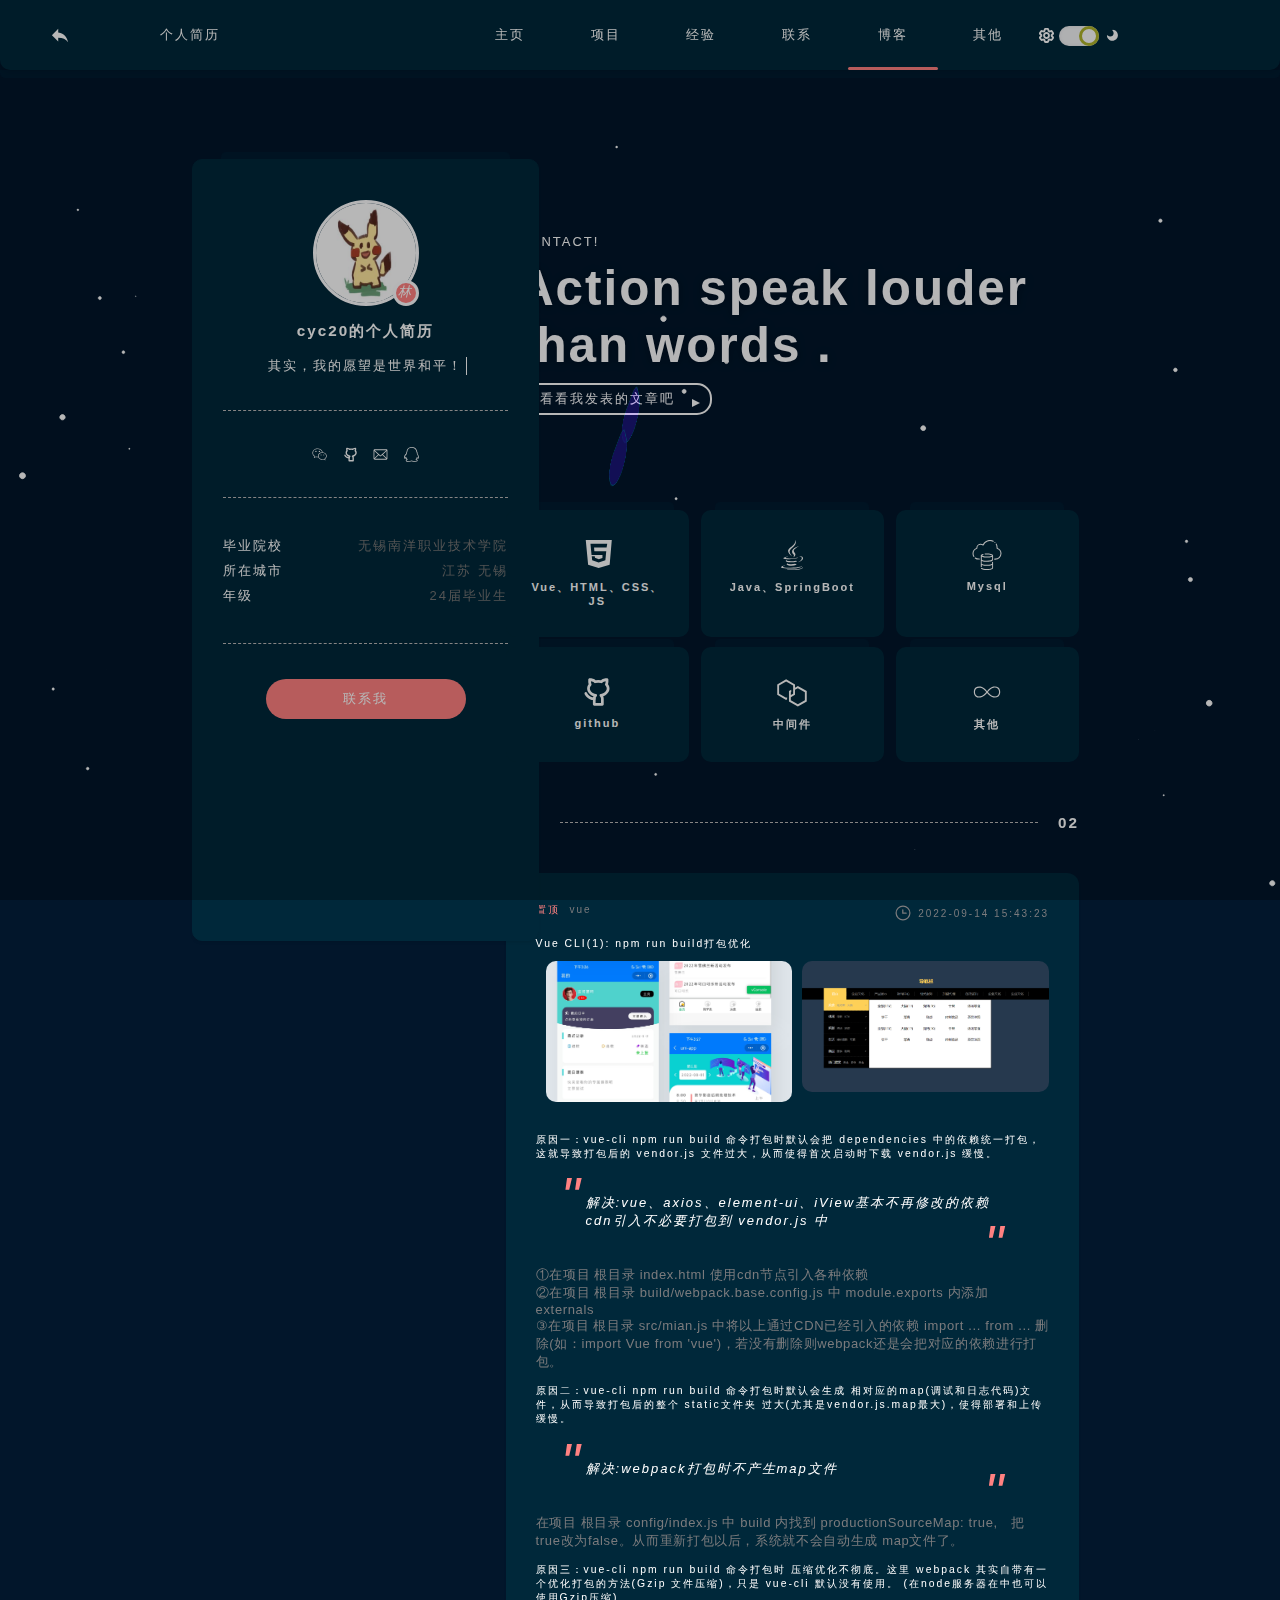
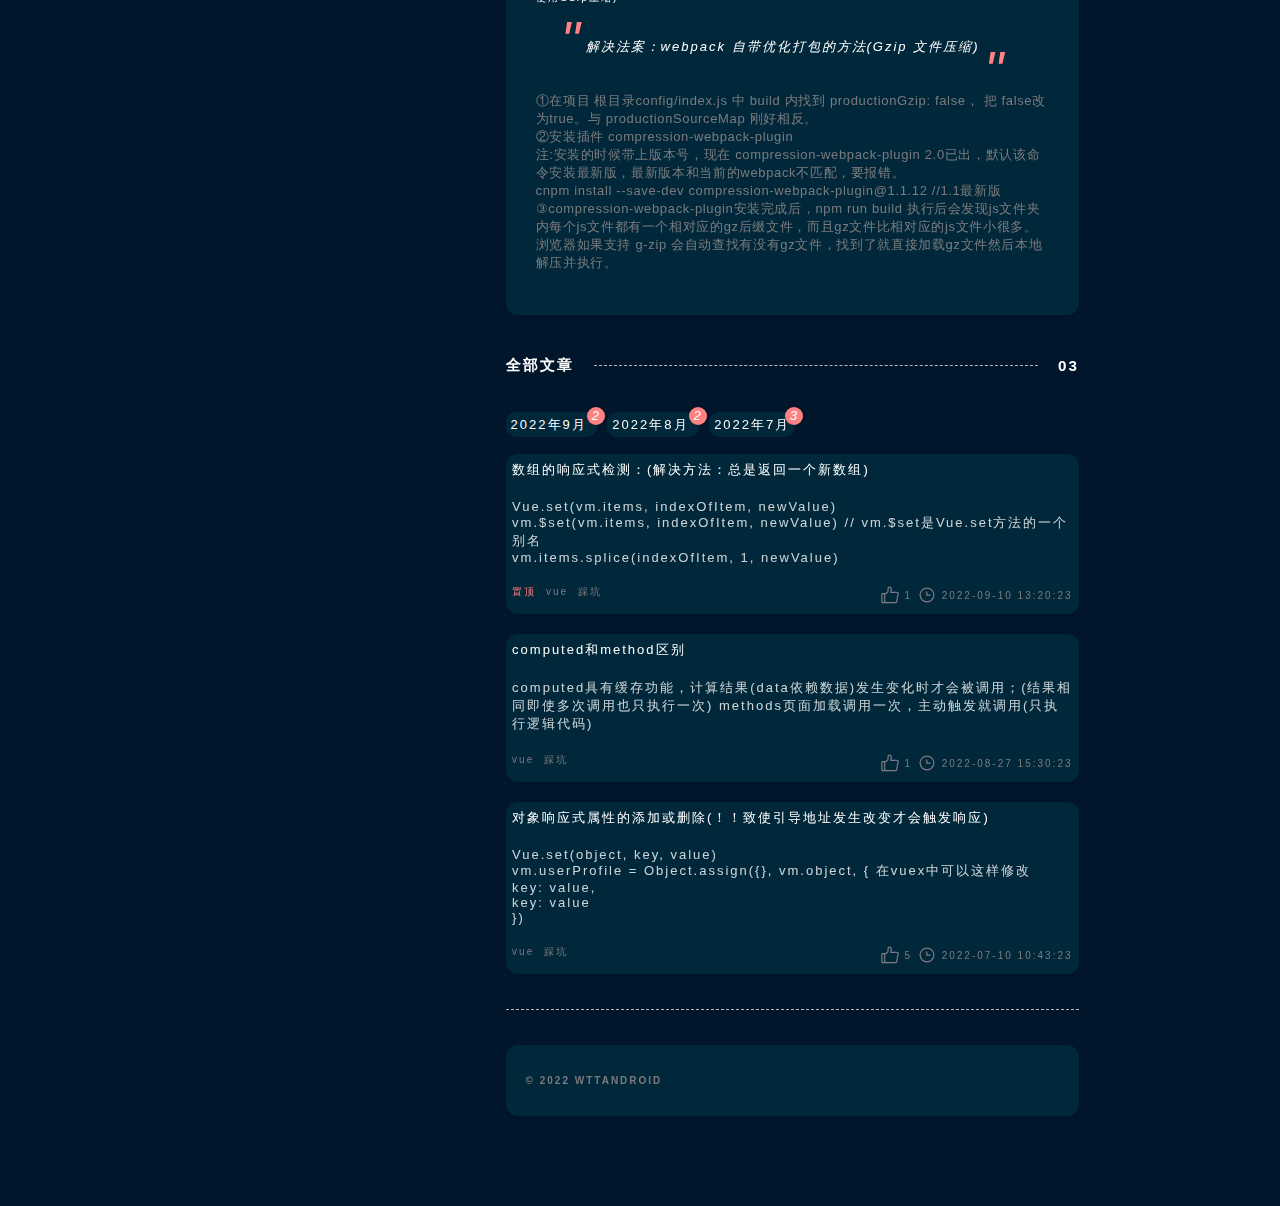
==== commit 28573407: "fixed bugs" ====
--- a/blog.html
+++ b/blog.html
@@ -5,7 +5,7 @@
   <meta charset="UTF-8">
   <meta http-equiv="X-UA-Compatible" content="IE=edge">
   <meta name="viewport" content="width=device-width, initial-scale=1.0">
-  <title>求职简历</title>
+  <title>cyc20.github.io</title>
   <link rel="stylesheet" href="./css/base.css">
   <link rel="stylesheet" href="./css/blog.css">
   <script src="./js/jq.js"></script>
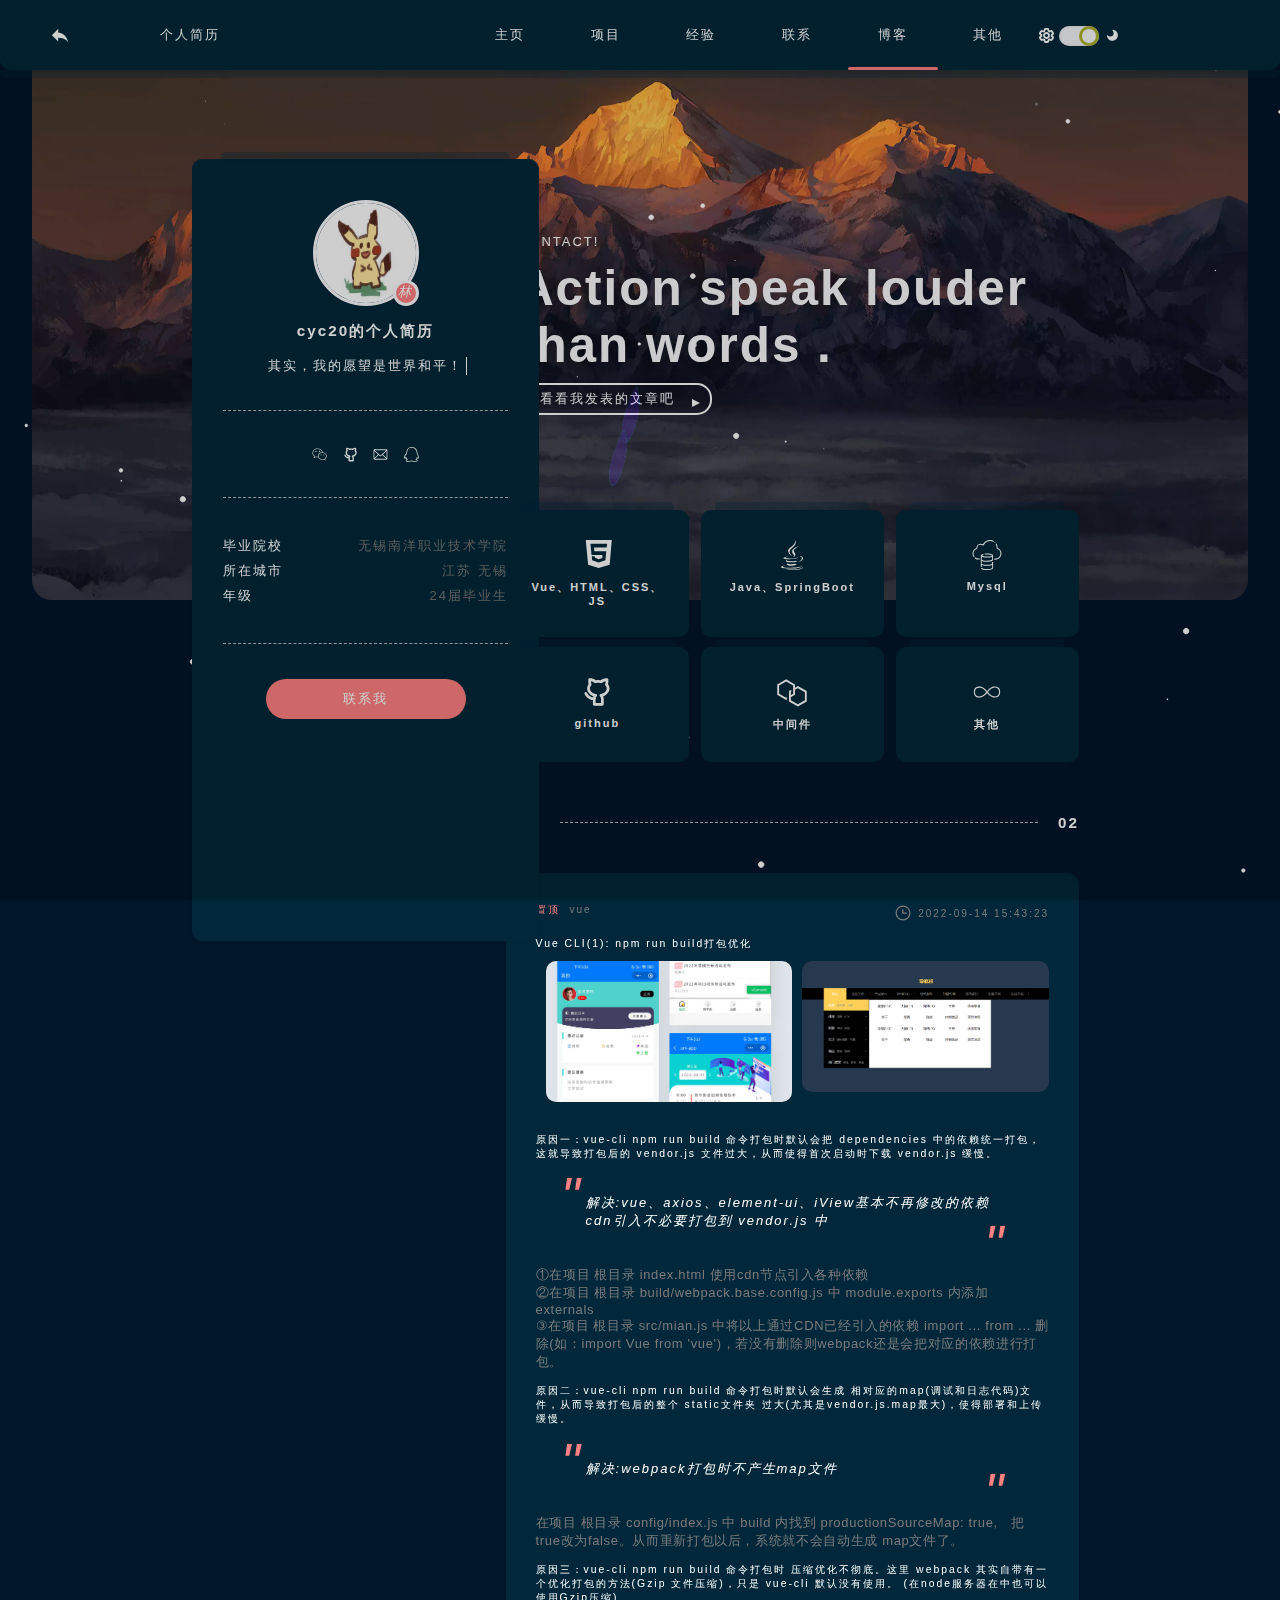
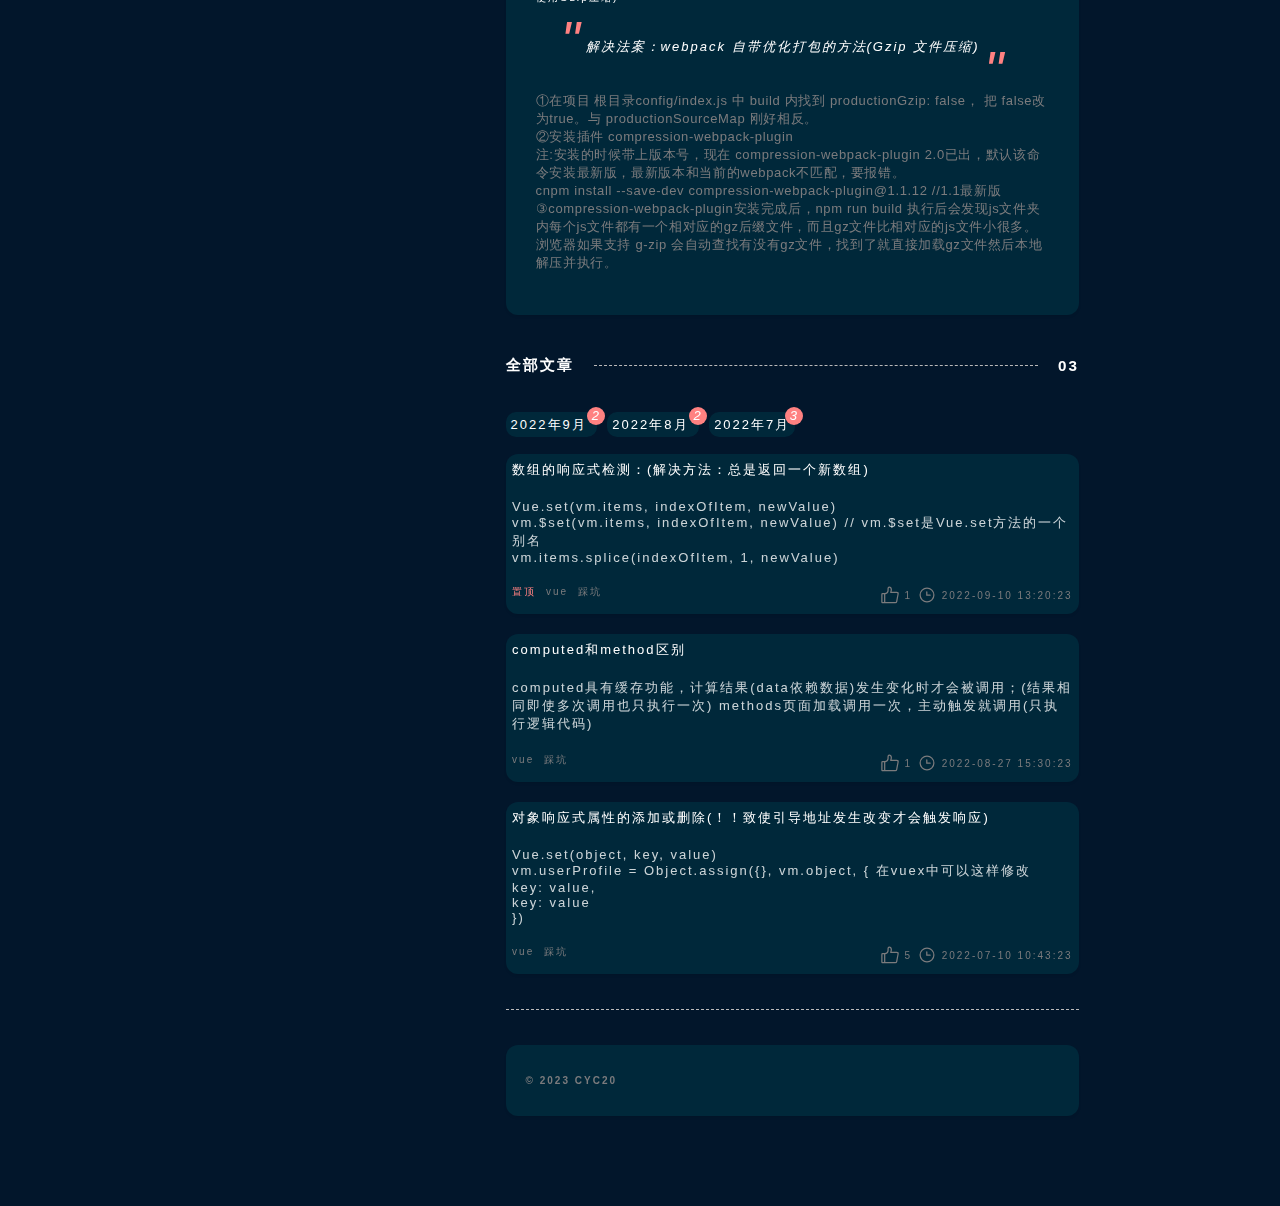
==== commit 638450f7: "fixed bugs2" ====
--- a/blog.html
+++ b/blog.html
@@ -423,7 +423,7 @@
         </div>
         <div class="borderbotm"></div>
         <div class="carbox copybottm">
-          © 2022 wttandroid
+          © 2023 cyc20
         </div>
       </div>
     </div>
--- a/css/base.css
+++ b/css/base.css
@@ -1,32 +1,34 @@
 :root {
- /* 默认背景色 */
---backColor:#fff;
---borderline:#00283a;
- /* 卡片 */
---headerCOlor:#00283A;
- /* 卡片 */
---headerhover:rgb(0, 40, 58,.8);
+  /* 默认背景色 */
+  --backColor: #fff;
+  --borderline: #00283a;
+  /* 卡片 */
+  --headerColor: #00283A;
+  --headerhover: rgb(0, 40, 58, .8);
 
   /* 默认字体颜色 */
---headerFont:#fff;
+  --headerFont: #fff;
   /* 反差色 */
---fontColor:#00283A;
---mainColor:#ff8181;
---bagColor:#02162b;
-}
-
-.content-li svg path,.buttom svg path{
-  fill:#fff;
-}
-svg{
+  --fontColor: #00283A;
+  --mainColor: #ff8181;
+  --bagColor: #02162b;
+}
+
+.content-li svg path,
+.buttom svg path {
+  fill: #fff;
+}
+
+svg {
   vertical-align: middle;
 }
-svg path{
+
+svg path {
   fill: var(--headerFont);
 }
 
 /* 遮罩 */
-.zhezhao{
+.zhezhao {
   position: fixed;
   left: 0px;
   right: 0px;
@@ -36,24 +38,29 @@
   z-index: 9;
   display: none;
 }
-.zhezhao.active{
+
+.zhezhao.active {
   display: block;
 }
-.zhezhao .close{
+
+.zhezhao .close {
   position: absolute;
   right: 20%;
-  top:  10%;
-}
-.close path{
+  top: 10%;
+}
+
+.close path {
   fill: #FCFCFE;
 }
-#videoResume{
+
+#videoResume {
   position: absolute;
   left: 50%;
-  top:  50%;
-  transform: translate(-50%,-50%);
-}
-#videoResumeC{
+  top: 50%;
+  transform: translate(-50%, -50%);
+}
+
+#videoResumeC {
   width: 100%;
 }
 
@@ -69,15 +76,17 @@
   transition: .4s ease-in-out;
   font-weight: 400;
   font-family: -apple-system, BlinkMacSystemFont, "Segoe UI", Roboto, "Helvetica Neue", Arial, "Noto Sans", sans-serif, "Apple Color Emoji", "Segoe UI Emoji", "Segoe UI Symbol", "Noto Color Emoji";
-  
+
   color: var(--headerFont);
-  background-color:var(--bagColor);
-}
-a{
-   transition: color .6s ease-in-out;
-   text-decoration: none;
-   color: inherit;
-}
+  background-color: var(--bagColor);
+}
+
+a {
+  transition: color .6s ease-in-out;
+  text-decoration: none;
+  color: inherit;
+}
+
 a:hover {
   color: var(--mainColor);
 }
@@ -98,11 +107,13 @@
 ul>li {
   display: inline-block;
 }
+
 img {
   width: 100%;
   height: 100%;
   vertical-align: middle;
 }
+
 .copybottm {
   padding: 30px 20px;
   color: #7B7B7D;
@@ -113,7 +124,7 @@
   text-transform: uppercase;
 }
 
- /* 顶部栏目 */
+/* 顶部栏目 */
 .header {
   position: fixed;
   z-index: 2;
@@ -127,7 +138,7 @@
 }
 
 /* 下面的装饰 */
-.borderafter::after{
+.borderafter::after {
   content: '';
   position: absolute;
   top: 70px;
@@ -141,7 +152,7 @@
 }
 
 /* 上面的装饰 */
-.borderbefore::before{
+.borderbefore::before {
   content: '';
   position: absolute;
   top: -8px;
@@ -169,7 +180,8 @@
   width: 15px;
   height: 15px;
 }
-.kaig-bottm .my-radio{
+
+.kaig-bottm .my-radio {
   position: relative;
   display: inline-block;
   height: 20px;
@@ -182,11 +194,12 @@
   cursor: pointer;
 }
 
-.kaig-bottm .my-radio.active>i{
+.kaig-bottm .my-radio.active>i {
   right: 0px;
   left: auto;
 }
-.kaig-bottm .my-radio>i{
+
+.kaig-bottm .my-radio>i {
   position: absolute;
   left: 0px;
   top: 0px;
@@ -230,12 +243,13 @@
 
 
 
-/* 导航 */ 
+/* 导航 */
 /* 黑色主题背景 */
-.navigation.active{ 
-  background-image: url("../img/back/aitx6-0og08.webp") !important;
-  
-}
+.navigation.active {
+  background-image: url("../img/back/bg_black.webp") !important;
+
+}
+
 /* 默认主题 */
 .navigation {
   margin: 0px auto 0;
@@ -243,7 +257,7 @@
   background-color: transparent;
   height: 600px;
   border-radius: 20px;
-  background-image: url("../img/back/a58cbbffd2aa49c1b1e99990be912f30.jpg");
+  background-image: url("../img/back/bg_white.webp");
   background-attachment: fixed;
   background-size: 100%;
   background-repeat: no-repeat;
@@ -262,10 +276,12 @@
   color: #fcfcfe;
   text-shadow: 0 1px 10px rgb(0 0 0 / 30%);
 }
-.navigation .buttom:hover{
+
+.navigation .buttom:hover {
   transform: scale(1.1);
   color: #fff;
 }
+
 .navigation>.nav-titleBox {
   margin-top: 18rem;
 }
@@ -282,7 +298,8 @@
   color: #fcfcfe;
   position: relative;
 }
-.nav-titleBox .buttom::after{
+
+.nav-titleBox .buttom::after {
   position: absolute;
   right: 10px;
   top: 50%;
@@ -294,12 +311,14 @@
   border-bottom: 4px solid transparent;
   animation: bmove 1s infinite;
 }
+
 @keyframes bmove {
-  0%{
+  0% {
     opacity: 1;
     transform: translateX(-8px) translateY(-50%);
   }
-  100%{
+
+  100% {
     opacity: 0;
     transform: translateX(5px) translateY(-50%);
   }
@@ -309,7 +328,7 @@
 /* 内容 */
 
 .co-left {
-  width:35%;
+  width: 35%;
   display: inline-block;
   height: 50px;
 }
@@ -320,7 +339,8 @@
   /* background-color: #45454566; */
   min-height: 50px;
 }
-.co{
+
+.co {
   width: 70%;
   margin: 0 auto;
 }
@@ -337,14 +357,15 @@
 
 
 /* 左半部分 */
-.content .me-card {
-  /* top: 390px; */
-}
-
-.scroll{
+/* .content .me-card {
+  top: 390px;
+} */
+
+.scroll {
   position: fixed !important;
   top: 49%;
 }
+
 .content .me-card {
   width: fit-content;
   min-width: 285px;
@@ -364,16 +385,16 @@
 }
 
 
-.me-hover span{
+.me-hover span {
   margin: 0 auto;
   display: block;
-  font: 14px ;
+  font: 14px;
   border-right: .08em solid;
   /* 个数*2ch */
-  width: 28ch; 
+  width: 28ch;
   white-space: nowrap;
   overflow: hidden;
-  animation: typing 3s steps(28,end), blink-caret .3s step-end infinite alternate;
+  animation: typing 3s steps(28, end), blink-caret .3s step-end infinite alternate;
 }
 
 
@@ -382,8 +403,9 @@
     width: 0;
   }
 }
+
 @keyframes blink-caret {
-  50%{
+  50% {
     border-color: transparent;
   }
 }
@@ -401,35 +423,40 @@
   position: relative;
   display: inline-block;
 }
-.me-image>img{
+
+.me-image>img {
   width: 100px;
   height: 100px;
   border: solid 3px #FCFCFE;
   border-radius: 50%;
   box-shadow: 0 2px 4px -2px rgb(0 0 0 / 15%);
 }
-.mecar-title .me-image>.status{
-    height: 20px;
-    width: 20px;
-     box-shadow: 0 2px 4px -2px rgb(0 0 0 / 15%);
-    border-radius: 50%;
-    position: absolute;
-    border: solid 3px #FCFCFE;
-    right: 0px;
-    bottom: 0px;
-    background-color: var(--mainColor);
-    overflow: hidden;
-    color: #fff;
-    transition: width .2s ease-in-out, visible .2s ease-in-out;
-}
-.mecar-title .me-image:hover .status{
+
+.mecar-title .me-image>.status {
+  height: 20px;
+  width: 20px;
+  box-shadow: 0 2px 4px -2px rgb(0 0 0 / 15%);
+  border-radius: 50%;
+  position: absolute;
+  border: solid 3px #FCFCFE;
+  right: 0px;
+  bottom: 0px;
+  background-color: var(--mainColor);
+  overflow: hidden;
+  color: #fff;
+  transition: width .2s ease-in-out, visible .2s ease-in-out;
+}
+
+.mecar-title .me-image:hover .status {
   width: 100px;
   border-radius: 20px;
 }
+
 .mecar-title .me-image:hover .status i {
   width: 0%;
   visibility: hidden;
 }
+
 .mecar-title .me-image:hover .status i {
   width: 100%;
   visibility: visible;
@@ -450,40 +477,48 @@
   font-weight: 500;
   color: #747474;
 }
-.me-card .lianxi-list svg{
+
+.me-card .lianxi-list svg {
   margin: 0 5px;
- 
-}
-.me-card .lianxi-list a svg path{
+
+}
+
+.me-card .lianxi-list a svg path {
   transition: .2s ease-in-out;
 }
-.me-card .lianxi-list a:hover svg path{
+
+.me-card .lianxi-list a:hover svg path {
   fill: var(--mainColor);
 }
-.me-card .lianxi-list a{
- display: inline-block;
-}
-.me-card .buttom-box .button{
+
+.me-card .lianxi-list a {
+  display: inline-block;
+}
+
+.me-card .buttom-box .button {
   display: block;
   margin: 0 auto;
   border: none;
   height: 40px;
   line-height: 40px;
   width: 200px;
- 
+
   color: var(--headerFont);
   border-radius: 50px;
   background: linear-gradient(-45deg, var(--mainColor) 50%, #fff 60%, var(--mainColor) 70%);
   background-size: 600% 100%;
   animation: shine 5s infinite;
 }
+
 @keyframes shine {
   0% {
     background-position-x: 100%;
   }
+
   50% {
     background-position-x: 0%;
   }
+
   100% {
     background-position-x: -100%;
   }
@@ -505,7 +540,7 @@
 
 
 /* 加载小蝴蝶 */
-.lodding-wrap{
+.lodding-wrap {
   position: fixed;
   left: 0px;
   right: 0px;
@@ -516,17 +551,18 @@
   opacity: 1;
 }
 
-.loadding-div{
+.loadding-div {
   left: 50%;
   top: 50%;
   position: relative;
   width: 100px;
   height: 100px;
-  transform: rotateZ(-13deg) translate(-50%,-50%); 
-  animation: insect-fly 0.3333333333s infinite alternate cubic-bezier(.45,-0.43,.63,1.94);
-}
-
-.loadding-div::after,.loadding-div::before{
+  transform: rotateZ(-13deg) translate(-50%, -50%);
+  animation: insect-fly 0.3333333333s infinite alternate cubic-bezier(.45, -0.43, .63, 1.94);
+}
+
+.loadding-div::after,
+.loadding-div::before {
   content: '';
   position: absolute;
   width: 50px;
@@ -537,12 +573,13 @@
   border-radius: 40% 20% 50% 50%;
   animation: wings 0.333s infinite cubic-bezier(0.6, 0, 0.4, 1) alternate;
 }
-.loadding-div::after{
+
+.loadding-div::after {
   transform-origin: right center;
   left: 0;
 }
 
-.loadding-div::before{
+.loadding-div::before {
   right: 0;
   transform-origin: left center;
   animation-direction: alternate-reverse;
@@ -552,21 +589,24 @@
   from {
     margin-top: -0.3em;
   }
+
   to {
     margin-top: 0.3em;
   }
 }
+
 @keyframes wings {
-  from{
+  from {
     transform: rotateX(60deg) rotateY(-60deg);
   }
-  to{
+
+  to {
     transform: rotateX(60deg) rotateY(60deg);
   }
 }
 
 /* 雪花 */
-.canvas-wrap{
+.canvas-wrap {
   position: fixed;
   top: 100px;
   bottom: 0px;
@@ -577,18 +617,19 @@
 
 
 /* 置顶层 */
-.zz{
+.zz {
   position: relative;
   z-index: 1;
 }
 
 
 /* 公共的按钮样式 */
-.buttonsty{
+.buttonsty {
   cursor: pointer;
   transition: .4s ease-in-out;
 }
-.buttonsty:hover{
+
+.buttonsty:hover {
   transform: scale(1.03);
 }
 
@@ -626,16 +667,18 @@
 
 
 /* 播放器 */
- .music-wrap{
+.music-wrap {
   position: fixed;
   right: -14%;
   bottom: 30px;
   z-index: 2;
   transition: right .3s ease;
 }
-.music-wrap:hover{
+
+.music-wrap:hover {
   right: 0%;
 }
+
 /*
 .music-wrap.paused .music-box{
   animation-play-state:paused;
@@ -679,7 +722,7 @@
 
 
 
- .min_menu{
+.min_menu {
   display: none;
   height: 2px;
   width: 15px;
@@ -688,7 +731,8 @@
   position: relative;
   transition: .4s ease-in-out;
 }
-.min_menu::after{
+
+.min_menu::after {
   content: "";
   top: -5px;
   position: absolute;
@@ -700,7 +744,7 @@
   border-radius: 2px;
 }
 
-.min_menu::before{
+.min_menu::before {
   content: "";
   bottom: -5px;
   position: absolute;
@@ -710,132 +754,140 @@
   width: 15px;
   height: 2px;
   border-radius: 2px;
-  
-}
-.min_menu-wrap{
+
+}
+
+.min_menu-wrap {
   min-width: 50px;
 }
-.min_menu-wrap.active .min_menu{
+
+.min_menu-wrap.active .min_menu {
   transform: rotate(45deg);
 }
-.min_menu-wrap.active .min_menu::after{
-  transform: translate(0,5px) rotate(-90deg);
-}
-.min_menu-wrap.active .min_menu::before{
-  transform: translate(0,-5px) rotate(-90deg);
-}
-
-
-  /* 手机*/
-  @media screen and (max-width: 950px) {
-    .col>span{
-      visibility: hidden;
-    }
-    .content .me-card{
-      min-width: auto;
-    }
-    .co-left{
-      position: relative;
-      width: auto;
-      display: block;
-      height: auto;
-    }
-    .co-right{
-      width: 100%;
-    }
-    .content{
-      display: block;
-    }
-    .content .me-card{
-      width:auto;
-      transform: translateY(-20px);
-    }
-    .scroll{
-      position:relative !important;
-    }
-
-    
-    .min_menu{
-      display: inline-block;
-    }
-    /* .header .header-right{
-      display:none;
-    } */
-    .co-left{
-      display: none;
-    }
-    .co-right{
-      width: 100%;
-    }
-
-  
-    .header-right .min_menu-wrap{
-      text-align: center;
-    }
-    .header-right .header-nav>li{
-      display: block;
-    }
-    .header-right .kaig-bottm{
-      display: block;
-    }
-
-    .menu_list{
-      pointer-events: none;
-      position: absolute;
-      left: 0;
-      right: 0;
-      text-align: center;
-      opacity: 0;
-      background-color: var(--headerhover);
-      transform: translateY(10px);
-      transition: .1s ease-in-out;
-    }
-
-    .menu_list.active{
-      opacity: 1;
-      pointer-events: all;
-      transform: translateY(0px);
-    }
-
-    .navigation>.nav-titleBox {
-      margin-top: 10rem;
-    }
-  }
-
-/* 平板 */
- @media screen and (max-width:1200px){
-  .navigation{
-    text-align: center;
-    background-size: 100% 100%;
-  }
- 
-  .co-left{
+
+.min_menu-wrap.active .min_menu::after {
+  transform: translate(0, 5px) rotate(-90deg);
+}
+
+.min_menu-wrap.active .min_menu::before {
+  transform: translate(0, -5px) rotate(-90deg);
+}
+
+
+/* 手机*/
+@media screen and (max-width: 950px) {
+  .col>span {
+    visibility: hidden;
+  }
+
+  .content .me-card {
+    min-width: auto;
+  }
+
+  .co-left {
     position: relative;
     width: auto;
     display: block;
     height: auto;
   }
-  .co-right{
+
+  .co-right {
     width: 100%;
   }
-  .content{
+
+  .content {
     display: block;
   }
-  .content .me-card{
-    width:auto;
+
+  .content .me-card {
+    width: auto;
     transform: translateY(-20px);
   }
-  .scroll{
-    position:relative !important;
-  }
-}
-
-
-
-
-
-
-
-
-
-
+
+  .scroll {
+    position: relative !important;
+  }
+
+
+  .min_menu {
+    display: inline-block;
+  }
+
+  /* .header .header-right{
+      display:none;
+    } */
+  .co-left {
+    display: none;
+  }
+
+  .co-right {
+    width: 100%;
+  }
+
+
+  .header-right .min_menu-wrap {
+    text-align: center;
+  }
+
+  .header-right .header-nav>li {
+    display: block;
+  }
+
+  .header-right .kaig-bottm {
+    display: block;
+  }
+
+  .menu_list {
+    pointer-events: none;
+    position: absolute;
+    left: 0;
+    right: 0;
+    text-align: center;
+    opacity: 0;
+    background-color: var(--headerhover);
+    transform: translateY(10px);
+    transition: .1s ease-in-out;
+  }
+
+  .menu_list.active {
+    opacity: 1;
+    pointer-events: all;
+    transform: translateY(0px);
+  }
+
+  .navigation>.nav-titleBox {
+    margin-top: 10rem;
+  }
+}
+
+/* 平板 */
+@media screen and (max-width:1200px) {
+  .navigation {
+    text-align: center;
+    background-size: 100% 100%;
+  }
+
+  .co-left {
+    position: relative;
+    width: auto;
+    display: block;
+    height: auto;
+  }
+
+  .co-right {
+    width: 100%;
+  }
+
+  .content {
+    display: block;
+  }
+
+  .content .me-card {
+    width: auto;
+    transform: translateY(-20px);
+  }
+
+  .scroll {
+    position: relative !important;
+  }
+}